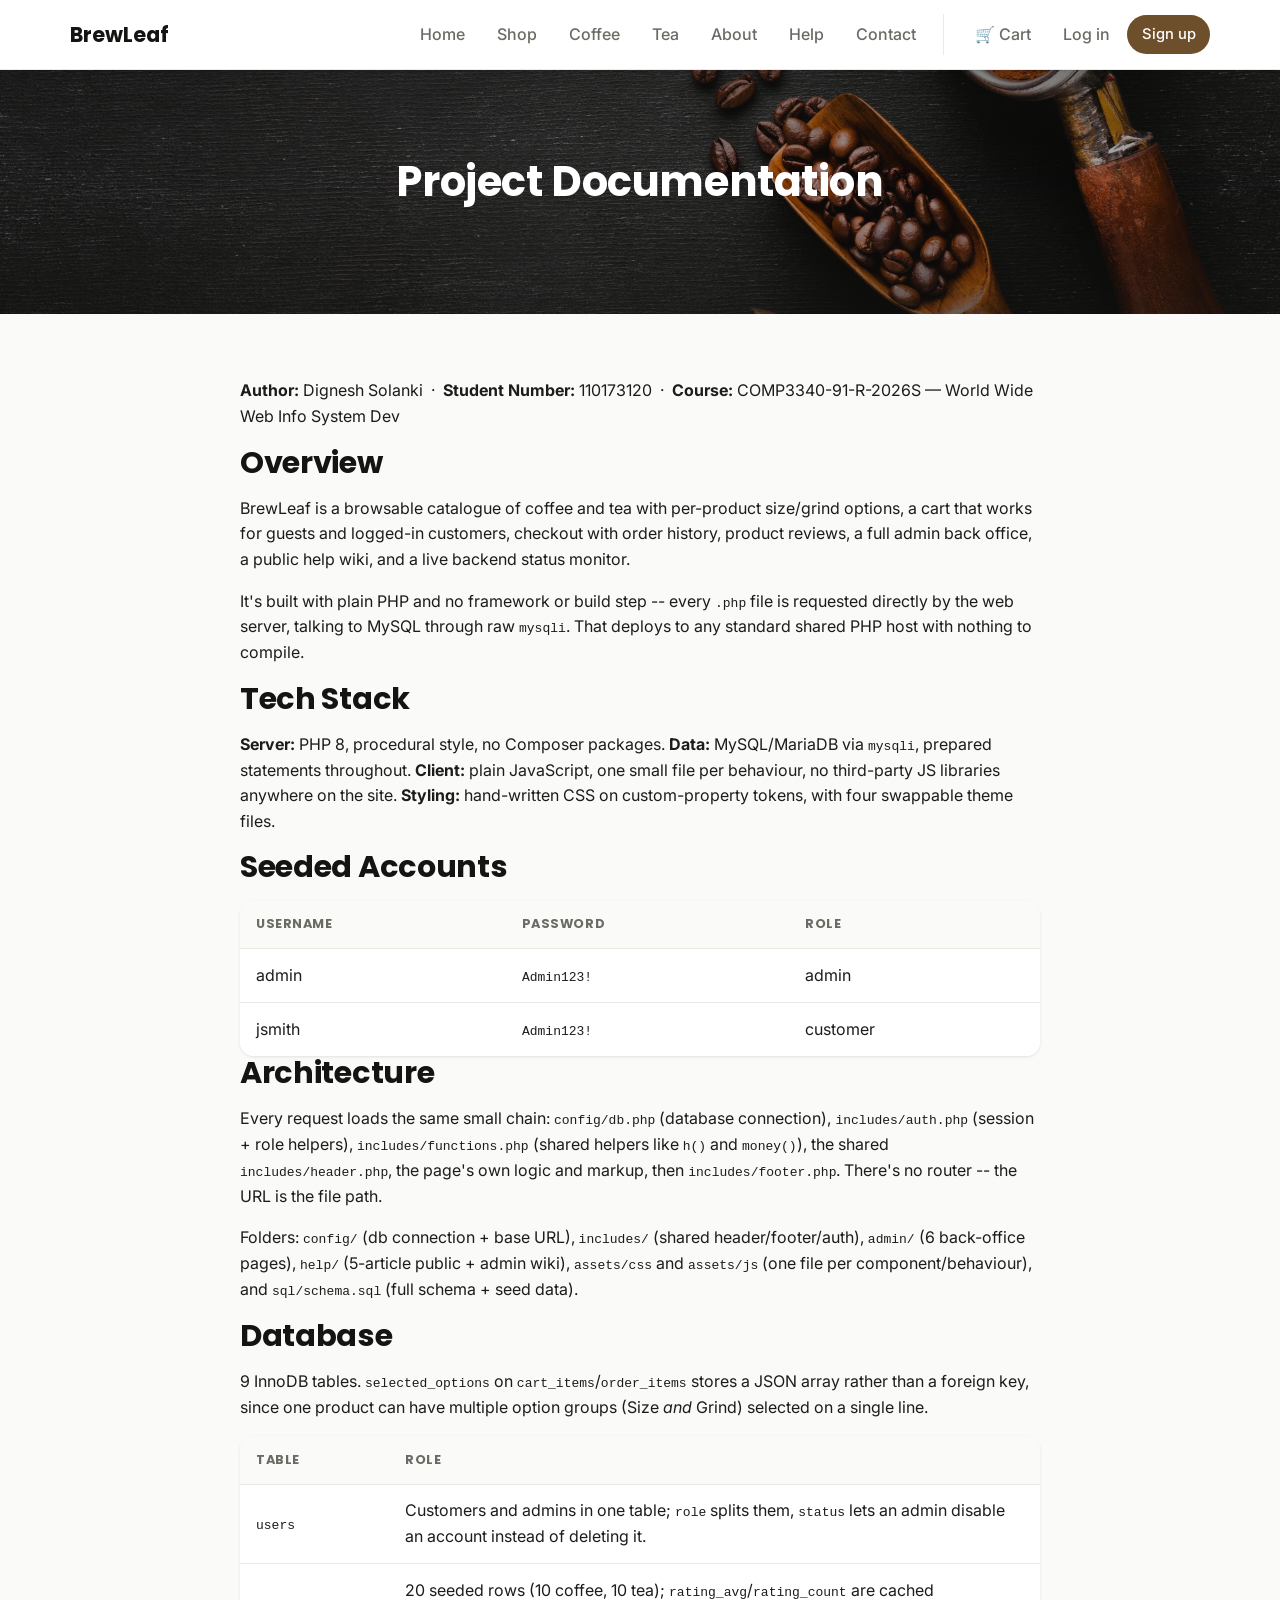
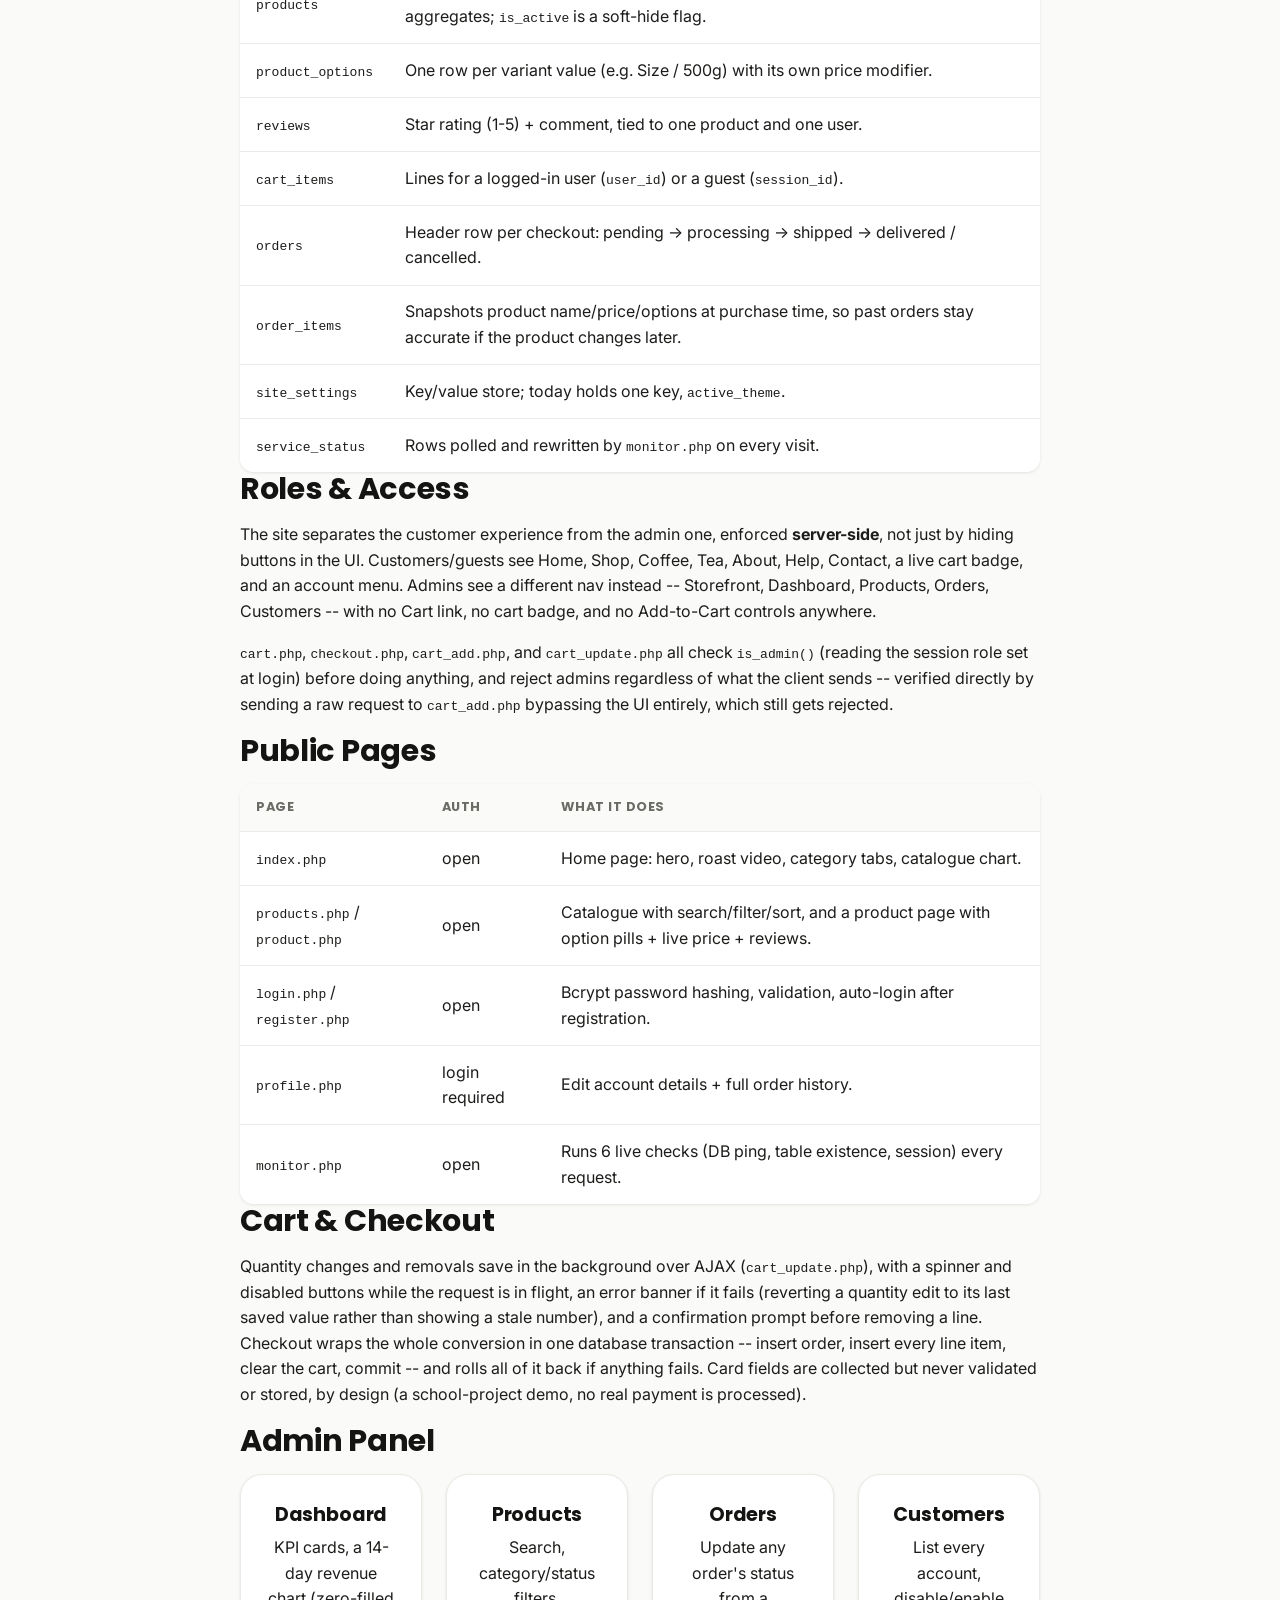
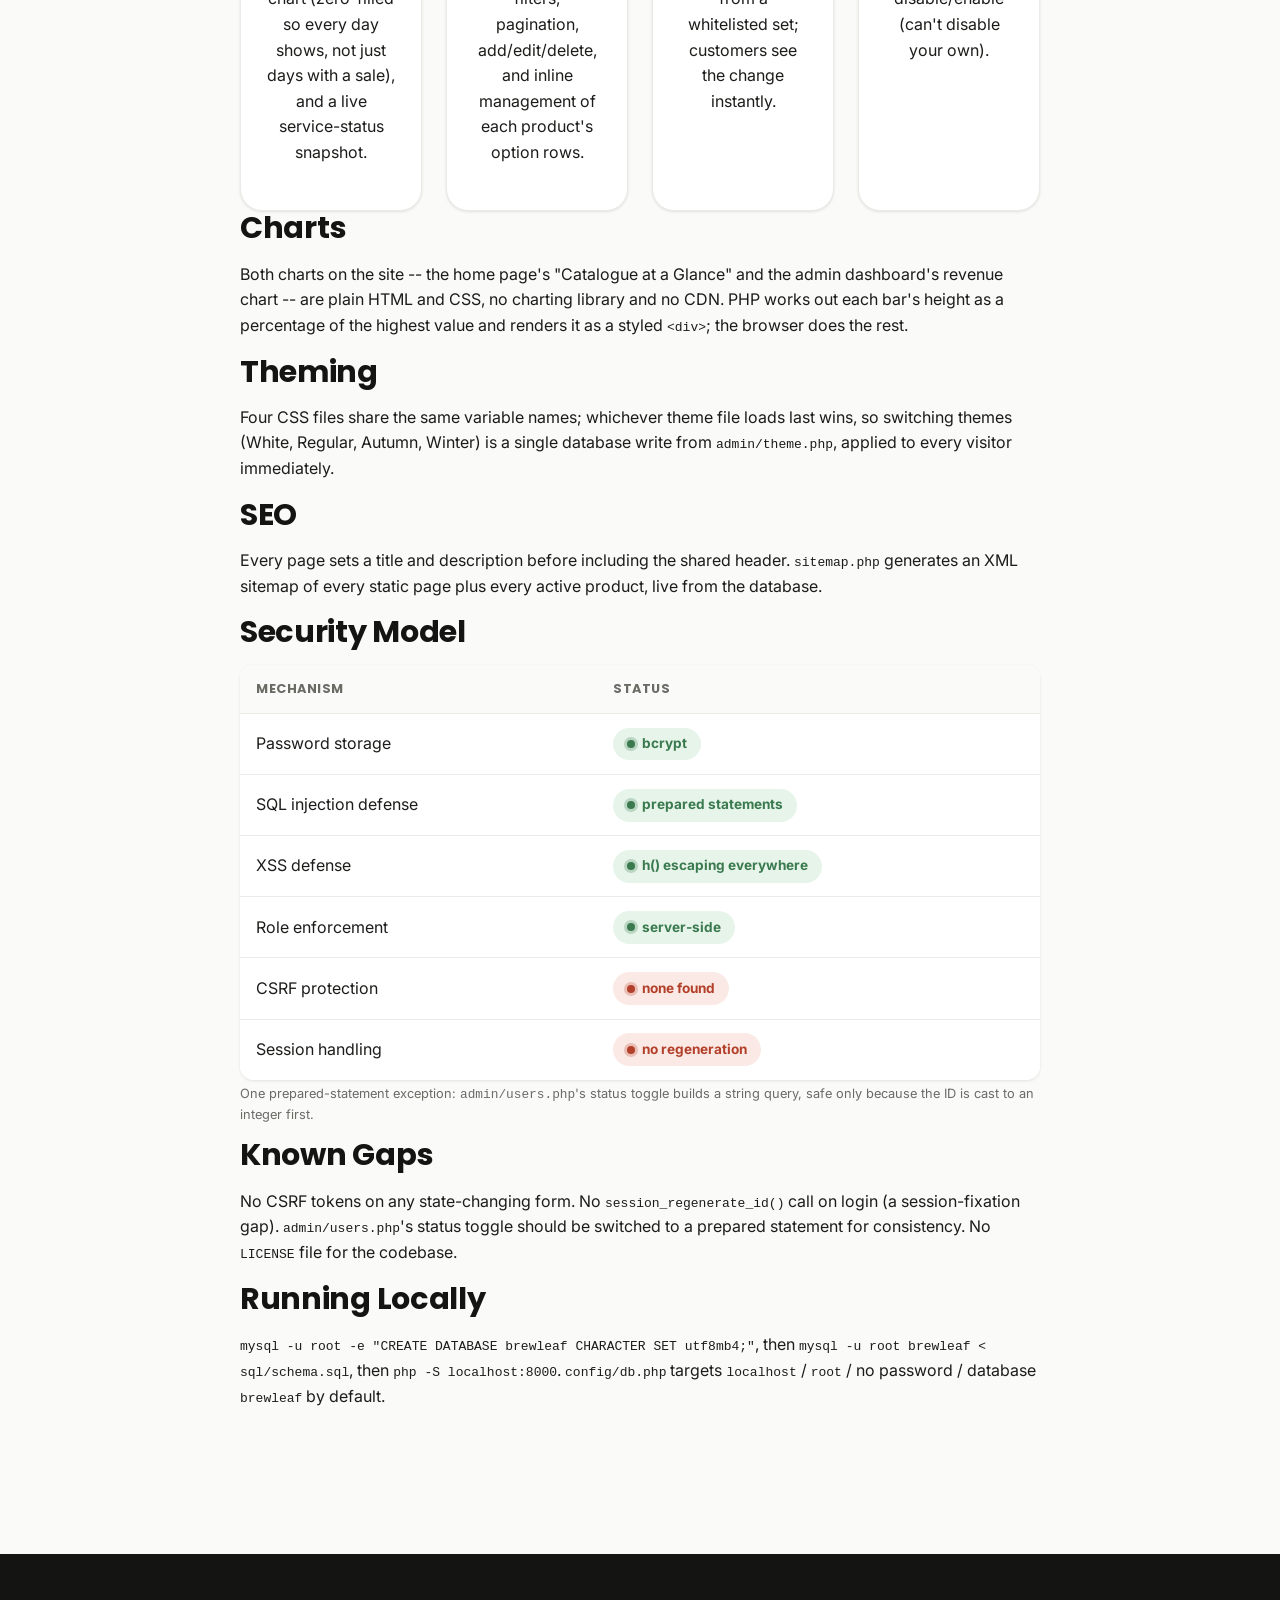
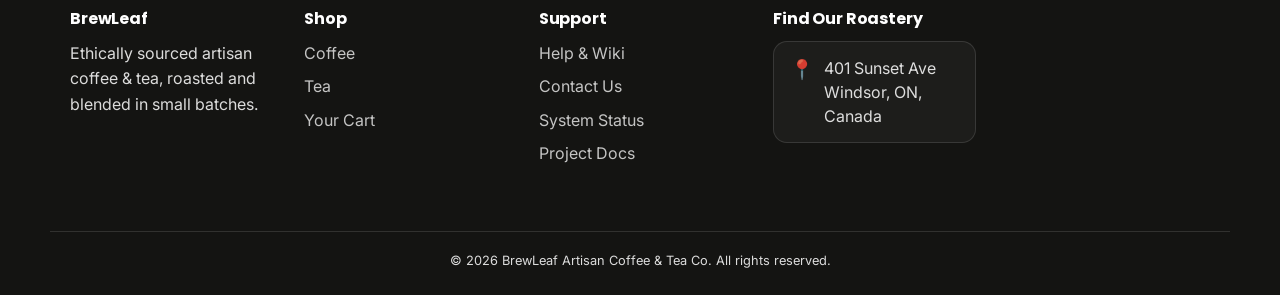
==== project-docs.html @ c83266cb "Remove noindex, nofollow meta tag from various admin and user pages; delete project-docs.php and add" ====
<!DOCTYPE html>
<html lang="en">
<head>
<meta charset="UTF-8">
<meta name="viewport" content="width=device-width, initial-scale=1.0">
<title>Project Documentation | BrewLeaf</title>
<meta name="description" content="Full technical write-up of the BrewLeaf course project: architecture, database, roles, cart, admin panel, and security.">
<meta name="Student" content="Dignesh Solanki">
<meta name="author" content="BrewLeaf Artisan Coffee & Tea Co.">
<link rel="icon" type="image/png" href="assets/images/favicon.png">
<link rel="stylesheet" href="assets/css/variables.css">
<link rel="stylesheet" href="assets/css/theme-white.css">
<link rel="stylesheet" href="assets/css/base.css">
<link rel="stylesheet" href="assets/css/buttons.css">
<link rel="stylesheet" href="assets/css/forms.css">
<link rel="stylesheet" href="assets/css/header.css">
<link rel="stylesheet" href="assets/css/footer.css">
<link rel="stylesheet" href="assets/css/hero.css">
<link rel="stylesheet" href="assets/css/sections.css">
<link rel="stylesheet" href="assets/css/product-card.css">
<link rel="stylesheet" href="assets/css/tabs.css">
<link rel="stylesheet" href="assets/css/tables.css">
<link rel="stylesheet" href="assets/css/dashboard.css">
<link rel="stylesheet" href="assets/css/admin.css">
<link rel="stylesheet" href="assets/css/utilities.css">
<link rel="preconnect" href="https://fonts.googleapis.com">
<link href="https://fonts.googleapis.com/css2?family=Poppins:wght@400;600;700&family=Inter:wght@400;500&display=swap" rel="stylesheet">
</head>
<body class="theme-white">

<a class="skip-link" href="#main-content">Skip to main content</a>

<header class="site-header">
  <div class="container header-inner">
    <a class="logo" href="index.php">BrewLeaf</a>

    <button class="nav-toggle" id="navToggle" aria-expanded="false" aria-controls="primaryNav" aria-label="Toggle navigation menu">
      <span></span><span></span><span></span>
    </button>

    <nav class="primary-nav" id="primaryNav" aria-label="Primary">
      <ul>
        <li><a href="index.php">Home</a></li>
        <li><a href="products.php">Shop</a></li>
        <li><a href="products.php?category=coffee">Coffee</a></li>
        <li><a href="products.php?category=tea">Tea</a></li>
        <li><a href="about.php">About</a></li>
        <li><a href="help/index.php">Help</a></li>
        <li><a href="contact.php">Contact</a></li>
      </ul>
      <ul class="nav-utility">
        <li><a href="cart.php" class="cart-link" aria-label="View cart, empty">&#128722; Cart</a></li>
        <li><a href="login.php">Log in</a></li>
        <li><a href="register.php" class="btn-nav">Sign up</a></li>
      </ul>
    </nav>
  </div>
</header>

<main id="main-content">

<section class="hero">
  <div class="container"><h1>Project Documentation</h1></div>
</section>

<section class="section container page-narrow-lg">

  <p>
    <strong>Author:</strong> Dignesh Solanki &nbsp;&middot;&nbsp;
    <strong>Student Number:</strong> 110173120 &nbsp;&middot;&nbsp;
    <strong>Course:</strong> COMP3340-91-R-2026S &mdash; World Wide Web Info System Dev
  </p>

  <h2>Overview</h2>
  <p>BrewLeaf is a browsable catalogue of coffee and tea with per-product size/grind options, a cart
  that works for guests and logged-in customers, checkout with order history, product reviews, a
  full admin back office, a public help wiki, and a live backend status monitor.</p>
  <p>It's built with plain PHP and no framework or build step -- every <code>.php</code> file is
  requested directly by the web server, talking to MySQL through raw <code>mysqli</code>. That
  deploys to any standard shared PHP host with nothing to compile.</p>

  <h2>Tech Stack</h2>
  <p><strong>Server:</strong> PHP 8, procedural style, no Composer packages.
  <strong>Data:</strong> MySQL/MariaDB via <code>mysqli</code>, prepared statements throughout.
  <strong>Client:</strong> plain JavaScript, one small file per behaviour, no third-party JS libraries
  anywhere on the site. <strong>Styling:</strong> hand-written CSS on custom-property tokens, with
  four swappable theme files.</p>

  <h2>Seeded Accounts</h2>
  <div class="table-scroll">
    <table>
      <thead><tr><th>Username</th><th>Password</th><th>Role</th></tr></thead>
      <tbody>
        <tr><td>admin</td><td><code>Admin123!</code></td><td>admin</td></tr>
        <tr><td>jsmith</td><td><code>Admin123!</code></td><td>customer</td></tr>
      </tbody>
    </table>
  </div>

  <h2>Architecture</h2>
  <p>Every request loads the same small chain: <code>config/db.php</code> (database connection),
  <code>includes/auth.php</code> (session + role helpers), <code>includes/functions.php</code>
  (shared helpers like <code>h()</code> and <code>money()</code>), the shared
  <code>includes/header.php</code>, the page's own logic and markup, then
  <code>includes/footer.php</code>. There's no router -- the URL is the file path.</p>
  <p>Folders: <code>config/</code> (db connection + base URL), <code>includes/</code> (shared
  header/footer/auth), <code>admin/</code> (6 back-office pages), <code>help/</code> (5-article
  public + admin wiki), <code>assets/css</code> and <code>assets/js</code> (one file per
  component/behaviour), and <code>sql/schema.sql</code> (full schema + seed data).</p>

  <h2>Database</h2>
  <p>9 InnoDB tables. <code>selected_options</code> on <code>cart_items</code>/<code>order_items</code>
  stores a JSON array rather than a foreign key, since one product can have multiple option groups
  (Size <em>and</em> Grind) selected on a single line.</p>
  <div class="table-scroll">
    <table>
      <thead><tr><th>Table</th><th>Role</th></tr></thead>
      <tbody>
        <tr><td><code>users</code></td><td>Customers and admins in one table; <code>role</code> splits them, <code>status</code> lets an admin disable an account instead of deleting it.</td></tr>
        <tr><td><code>products</code></td><td>20 seeded rows (10 coffee, 10 tea); <code>rating_avg</code>/<code>rating_count</code> are cached aggregates; <code>is_active</code> is a soft-hide flag.</td></tr>
        <tr><td><code>product_options</code></td><td>One row per variant value (e.g. Size / 500g) with its own price modifier.</td></tr>
        <tr><td><code>reviews</code></td><td>Star rating (1-5) + comment, tied to one product and one user.</td></tr>
        <tr><td><code>cart_items</code></td><td>Lines for a logged-in user (<code>user_id</code>) or a guest (<code>session_id</code>).</td></tr>
        <tr><td><code>orders</code></td><td>Header row per checkout: pending &rarr; processing &rarr; shipped &rarr; delivered / cancelled.</td></tr>
        <tr><td><code>order_items</code></td><td>Snapshots product name/price/options at purchase time, so past orders stay accurate if the product changes later.</td></tr>
        <tr><td><code>site_settings</code></td><td>Key/value store; today holds one key, <code>active_theme</code>.</td></tr>
        <tr><td><code>service_status</code></td><td>Rows polled and rewritten by <code>monitor.php</code> on every visit.</td></tr>
      </tbody>
    </table>
  </div>

  <h2>Roles &amp; Access</h2>
  <p>The site separates the customer experience from the admin one, enforced <strong>server-side</strong>,
  not just by hiding buttons in the UI. Customers/guests see Home, Shop, Coffee, Tea, About, Help,
  Contact, a live cart badge, and an account menu. Admins see a different nav instead -- Storefront,
  Dashboard, Products, Orders, Customers -- with no Cart link, no cart badge, and no Add-to-Cart
  controls anywhere.</p>
  <p><code>cart.php</code>, <code>checkout.php</code>, <code>cart_add.php</code>, and
  <code>cart_update.php</code> all check <code>is_admin()</code> (reading the session role set at
  login) before doing anything, and reject admins regardless of what the client sends -- verified
  directly by sending a raw request to <code>cart_add.php</code> bypassing the UI entirely, which
  still gets rejected.</p>

  <h2>Public Pages</h2>
  <div class="table-scroll">
    <table>
      <thead><tr><th>Page</th><th>Auth</th><th>What it does</th></tr></thead>
      <tbody>
        <tr><td><code>index.php</code></td><td>open</td><td>Home page: hero, roast video, category tabs, catalogue chart.</td></tr>
        <tr><td><code>products.php</code> / <code>product.php</code></td><td>open</td><td>Catalogue with search/filter/sort, and a product page with option pills + live price + reviews.</td></tr>
        <tr><td><code>login.php</code> / <code>register.php</code></td><td>open</td><td>Bcrypt password hashing, validation, auto-login after registration.</td></tr>
        <tr><td><code>profile.php</code></td><td>login required</td><td>Edit account details + full order history.</td></tr>
        <tr><td><code>monitor.php</code></td><td>open</td><td>Runs 6 live checks (DB ping, table existence, session) every request.</td></tr>
      </tbody>
    </table>
  </div>

  <h2>Cart &amp; Checkout</h2>
  <p>Quantity changes and removals save in the background over AJAX (<code>cart_update.php</code>),
  with a spinner and disabled buttons while the request is in flight, an error banner if it fails
  (reverting a quantity edit to its last saved value rather than showing a stale number), and a
  confirmation prompt before removing a line. Checkout wraps the whole conversion in one database
  transaction -- insert order, insert every line item, clear the cart, commit -- and rolls all of it
  back if anything fails. Card fields are collected but never validated or stored, by design (a
  school-project demo, no real payment is processed).</p>

  <h2>Admin Panel</h2>
  <div class="feature-grid">
    <div class="feature-box"><h3>Dashboard</h3><p>KPI cards, a 14-day revenue chart (zero-filled so every day shows, not just days with a sale), and a live service-status snapshot.</p></div>
    <div class="feature-box"><h3>Products</h3><p>Search, category/status filters, pagination, add/edit/delete, and inline management of each product's option rows.</p></div>
    <div class="feature-box"><h3>Orders</h3><p>Update any order's status from a whitelisted set; customers see the change instantly.</p></div>
    <div class="feature-box"><h3>Customers</h3><p>List every account, disable/enable (can't disable your own).</p></div>
  </div>

  <h2>Charts</h2>
  <p>Both charts on the site -- the home page's "Catalogue at a Glance" and the admin dashboard's
  revenue chart -- are plain HTML and CSS, no charting library and no CDN. PHP works out each bar's
  height as a percentage of the highest value and renders it as a styled <code>&lt;div&gt;</code>;
  the browser does the rest.</p>

  <h2>Theming</h2>
  <p>Four CSS files share the same variable names; whichever theme file loads last wins, so
  switching themes (White, Regular, Autumn, Winter) is a single database write from
  <code>admin/theme.php</code>, applied to every visitor immediately.</p>

  <h2>SEO</h2>
  <p>Every page sets a title and description before including the shared header.
  <code>sitemap.php</code> generates an XML sitemap of every static page plus every active
  product, live from the database.</p>

  <h2>Security Model</h2>
  <div class="table-scroll">
    <table>
      <thead><tr><th>Mechanism</th><th>Status</th></tr></thead>
      <tbody>
        <tr><td>Password storage</td><td><span class="status-pill status-online"><span class="status-dot"></span> bcrypt</span></td></tr>
        <tr><td>SQL injection defense</td><td><span class="status-pill status-online"><span class="status-dot"></span> prepared statements</span></td></tr>
        <tr><td>XSS defense</td><td><span class="status-pill status-online"><span class="status-dot"></span> h() escaping everywhere</span></td></tr>
        <tr><td>Role enforcement</td><td><span class="status-pill status-online"><span class="status-dot"></span> server-side</span></td></tr>
        <tr><td>CSRF protection</td><td><span class="status-pill status-offline"><span class="status-dot"></span> none found</span></td></tr>
        <tr><td>Session handling</td><td><span class="status-pill status-offline"><span class="status-dot"></span> no regeneration</span></td></tr>
      </tbody>
    </table>
  </div>
  <p class="form-hint">One prepared-statement exception: <code>admin/users.php</code>'s status
  toggle builds a string query, safe only because the ID is cast to an integer first.</p>

  <h2>Known Gaps</h2>
  <p>No CSRF tokens on any state-changing form. No <code>session_regenerate_id()</code> call on
  login (a session-fixation gap). <code>admin/users.php</code>'s status toggle should be switched
  to a prepared statement for consistency. No <code>LICENSE</code> file for the codebase.</p>

  <h2>Running Locally</h2>
  <p><code>mysql -u root -e "CREATE DATABASE brewleaf CHARACTER SET utf8mb4;"</code>, then
  <code>mysql -u root brewleaf &lt; sql/schema.sql</code>, then <code>php -S localhost:8000</code>.
  <code>config/db.php</code> targets <code>localhost</code> / <code>root</code> / no password /
  database <code>brewleaf</code> by default.</p>

</section>

</main>

<footer class="site-footer">
  <div class="container footer-inner">
    <div class="footer-col">
      <h3>BrewLeaf</h3>
      <p>Ethically sourced artisan coffee &amp; tea, roasted and blended in small batches.</p>
    </div>
    <div class="footer-col">
      <h3>Shop</h3>
      <ul>
        <li><a href="products.php?category=coffee">Coffee</a></li>
        <li><a href="products.php?category=tea">Tea</a></li>
        <li><a href="cart.php">Your Cart</a></li>
      </ul>
    </div>
    <div class="footer-col">
      <h3>Support</h3>
      <ul>
        <li><a href="help/index.php">Help &amp; Wiki</a></li>
        <li><a href="contact.php">Contact Us</a></li>
        <li><a href="monitor.php">System Status</a></li>
        <li><a href="project-docs.html">Project Docs</a></li>
      </ul>
    </div>
    <div class="footer-col">
      <h3>Find Our Roastery</h3>
      <div class="footer-address">
        <span class="footer-address-icon" aria-hidden="true">&#128205;</span>
        <address>
          401 Sunset Ave<br>
          Windsor, ON, Canada
        </address>
      </div>
    </div>
  </div>
  <div class="container footer-bottom">
    <p>&copy; 2026 BrewLeaf Artisan Coffee &amp; Tea Co. All rights reserved.</p>
  </div>
</footer>

<script src="assets/js/nav.js"></script>
</body>
</html>
---- assets/css/variables.css ----
/* css variables (custom properties) - colors/fonts/etc reused everywhere.
   theme-*.css files reuse these same names with different values, and
   whichever theme file loads last wins -- that's how the theme picker
   in admin/theme.php swaps the whole site's look */

   /* THis was originally in base.css, but moved to its own file so the theme files
   can override it without having to copy/paste all of base.css */


:root {
  /* Page colors */
  --color-bg: #faf7f2;
  --color-surface: #ffffff;
  --color-text: #2b2320;
  --color-text-muted: #6b5f57;

  /* Brand colors (buttons, links, headings) */
  --color-primary: #6f4e37;
  --color-primary-dark: #4a3225;
  --color-accent: #c98a3b;
  
  /* darker shade of accent, for buttons with white text (plain accent is
     sometimes too light to stay readable). each theme has its own version */
  --color-accent-dark: #966732;
  --color-border: #e7ddd2;

  /* Alert colors (success / error messages) */
  --color-success: #3a7a4e;
  --color-success-bg: #e6f4ea;
  --color-success-border: #bfe3c9;
  --color-danger: #b3402a;
  --color-danger-bg: #fbe9e5;
  --color-danger-border: #f0c3b8;

  /* Fonts */
  --font-heading: 'Poppins', 'Segoe UI', sans-serif;
  --font-body: 'Inter', 'Segoe UI', sans-serif;

  /* Rounded corners: small, normal, large */
  --radius-sm: 8px;
  --radius: 14px;
  --radius-lg: 22px;

  /* drop shadows: black at different opacity (last number = how opaque)
     for small/medium/large */
  --shadow-sm: 0 1px 3px rgba(0, 0, 0, .1);
  --shadow-md: 0 10px 28px -8px rgba(0, 0, 0, .22);
  --shadow-lg: 0 24px 48px -12px rgba(0, 0, 0, .28);

  /* How fast hover/focus effects animate */
  --transition: 180ms ease;
  --transition-slow: 320ms ease-out;
}
---- assets/css/theme-white.css ----
/* white theme - clean minimal light look, copper accent color.
   hero uses a photo bg instead of a gradient, dark overlay keeps the
   heading/button readable on top of it */
:root {
  --color-bg: #fafaf8;
  --color-surface: #ffffff;
  --color-text: #1c1c1a;
  --color-text-muted: #6b6b66;
  --color-primary: #2a2a27;
  --color-primary-dark: #141412;
  --color-accent: #ffffff;
  --color-accent-dark: #6d4f2c;
  --color-border: #eaeae6;
}

.hero {
  background:
    linear-gradient(180deg, rgba(20, 20, 18, .55) 0%, rgba(20, 20, 18, .32) 45%, rgba(20, 20, 18, .62) 100%),
    url('../images/hero-banner.jpg') center / cover no-repeat;
}


.hero::before,
.hero::after {
  display: none;
}
---- assets/css/base.css ----
/* base page-wide rules - reset, body/heading defaults, .container, skip link.
   needs variables.css loaded first since this uses var(--color-...) a lot */

/* reset - strip the browser's default spacing/styles */
*,
*::before,
*::after {
  box-sizing: border-box;
}

/* gap under the badge before the product name.
   without align-self the badge stretches full width -- .body is a flex
   column and flex items stretch by default. this keeps it a small pill */
html {
  scroll-behavior: smooth;
}


/* page defaults */
html,
body {
  margin: 0;
  padding: 0;
}

/* make images and videos responsive by default */

img,
video {
  max-width: 100%;
  display: block;
}

/* make form elements inherit the font from their parent, and remove the default
   spacing around them. this makes it easier to style them consistently with the
   rest of the page */
a {
  color: inherit;
  text-decoration: none;
}

/* remove the default spacing around form elements and make them inherit the font */
ul {
  list-style: none;
  margin: 0;
  padding: 0;
}

/* remove the default spacing around form elements and make them inherit the font */

button {
  font: inherit;
  cursor: pointer;
}

/* remove the default spacing around form elements and make them inherit the font */
::selection {
  background: var(--color-accent);
  color: #fff;
}

/* visible outline on whatever's focused, so keyboard users can see where they are */
:focus {
  outline: 2px solid var(--color-accent);
  outline-offset: 2px;
}

/* page defaults */
body {
  background: var(--color-bg);
  color: var(--color-text);
  font-family: var(--font-body);
  line-height: 1.6;
  -webkit-font-smoothing: antialiased;
}

h1, h2, h3, h4 {
  font-family: var(--font-heading);
  color: var(--color-primary-dark);
  line-height: 1.15;
  letter-spacing: -.01em;
  margin: 0 0 .5em;
}

h1 { font-size: 2.6rem; }
h2 { font-size: 1.9rem; }
h3 { font-size: 1.2rem; }

/* headings above are too big for small phones, shrink them a bit */
@media (max-width: 480px) {
  h1 { font-size: 2rem; }
  h2 { font-size: 1.5rem; }
}

p {
  margin: 0 0 1em;
}

/* centers content and stops it stretching too wide on big screens.
   almost every section wraps its content in this */
.container {
  width: 100%;
  max-width: 1180px;
  margin: 0 auto;
  padding: 0 1.25rem;
}

/* "skip to main content" link -- hidden off screen until a keyboard user
   tabs to it, then it pops into view so they can skip the nav menu */
.skip-link {
  position: absolute;
  left: -999px;
  top: 0;
  background: var(--color-primary);
  color: #fff;
  padding: .6rem 1rem;
  border-radius: 0 0 var(--radius-sm) 0;
  z-index: 999;
}

.skip-link:focus {
  left: 1rem;
  top: 1rem;
  border-radius: var(--radius-sm);
}

/* media query for small phones, shrinks the skip link so it doesn't cover too much of the page */
@media (max-width: 480px) {
  .skip-link {
    font-size: .8rem;
    padding: .4rem .8rem;
  }
}
@media (prefers-reduced-motion: reduce) {
  html {
    scroll-behavior: auto;
  }

  *, *::before, *::after {
    animation-duration: .01ms !important;
    animation-iteration-count: 1 !important;
    transition-duration: .01ms !important;
  }
}
---- assets/css/buttons.css ----
/* button styles. .btn is the base look, other classes (.btn-outline,
   .btn-accent, etc) get added on top to change the color, e.g.
   <a class="btn btn-accent">Shop Now</a> */

   /* base button style, used for all buttons. */  
      
.btn {
  display: inline-flex;
  align-items: center;
  gap: .5rem;
  padding: .8rem 1.6rem;
  border-radius: 999px;
  border: 1px solid transparent;
  background: var(--color-primary-dark);
  color: #fff;
  font-weight: 600;
  letter-spacing: .01em;
  box-shadow: var(--shadow-sm);
  transition: transform var(--transition-slow), box-shadow var(--transition-slow), background var(--transition);
}

/* hover/active states for all buttons. the transform/box-shadow combo makes
   the button look like it lifts up a bit on hover, then goes back down on
   click. the background transition is for the accent button, which changes
   to a slightly lighter shade on hover */

.btn:hover {
  transform: translateY(-2px);
  box-shadow: var(--shadow-md);
}

.btn:active {
  transform: translateY(0);
}

/* Outlined button: just a border, no fill, used for secondary actions. */
.btn-outline {
  background: transparent;
  border-color: var(--color-border);
  color: var(--color-primary);
  box-shadow: none;
}

.btn-outline:hover {
  border-color: var(--color-primary);
  background: rgba(0, 0, 0, .05);
}

/* accent button - uses --color-accent-dark for the main CTA. plain accent
   is too light in some themes for white text to stay readable, see
   variables.css */
.btn-accent {
  background: var(--color-accent-dark);
}

.btn-accent:hover {
  box-shadow: var(--shadow-md);
}

/* Danger button: red, for destructive actions like "Delete" or "Remove". */
.btn-danger {
  background: var(--color-danger);
}

/* Smaller button, e.g. inside a product card. */
.btn-sm {
  padding: .45rem 1rem;
  font-size: .85rem;
}

/* Sign up button in the nav bar.
   border-radius:999px makes it a pill, rounds the corners as much as
   the button's height allows. only looks right if the padding stays
   small, like the plain text links next to it -- too much padding and
   the button grows taller than the bar and looks like a blob instead of
   a pill. keep vertical padding small (under ~1rem) for anything using
   999px radius in a nav bar */
/* uses --color-accent-dark not plain accent so white text stays
   readable, same reason as .btn-accent above */
.btn-nav {
  background: var(--color-accent-dark);
  color: #fff;
  padding: .5rem 1.1rem;
  border-radius: 999px;
  font-weight: 600;
  font-size: .92rem;
}

/* makes a button fill full width -- handy for the submit button under a
   narrow login/register form */
.btn-block {
  width: 100%;
  justify-content: center;
}
---- assets/css/forms.css ----
/* form styles - labels, inputs, form-row helpers, hint/error text, alert boxes */

label {
  display: block;
  font-weight: 600;
  margin-bottom: .35rem;
  font-size: .92rem;
  color: var(--color-primary-dark);
}

input,
select,
textarea {
  width: 100%;
  padding: .7rem .9rem;
  border: 1px solid var(--color-border);
  border-radius: var(--radius-sm);
  font: inherit;
  background: var(--color-surface);
  color: var(--color-text);
  transition: border-color var(--transition), box-shadow var(--transition);
}

input:focus,
select:focus,
textarea:focus {
  outline: none;
  border-color: var(--color-primary);
  box-shadow: 0 0 0 4px rgba(0, 0, 0, .12);
}

/* Wraps one label + input pair, with spacing below it. */
.form-row {
  margin-bottom: 1.1rem;
}

/* Two form-rows side by side (e.g. first name / last name). */
.form-grid {
  display: grid;
  grid-template-columns: 1fr 1fr;
  gap: 1rem;
}

/* Small grey helper text under a field. */
.form-hint {
  font-size: .8rem;
  color: var(--color-text-muted);
  margin-top: .25rem;
}

/* Small red validation message under a field. */
.form-error {
  color: var(--color-danger);
  font-size: .85rem;
  margin-top: .25rem;
}

/* Added by assets/js/form-validation.js to a field that failed validation. */
.field-invalid {
  border-color: var(--color-danger);
}

/* Colored banner for page-level messages, e.g. "Order placed!" */
.alert {
  padding: .9rem 1.1rem;
  border-radius: var(--radius-sm);
  margin-bottom: 1.2rem;
  font-size: .95rem;
  border-left: 3px solid transparent;
}

.alert-success {
  background: var(--color-success-bg);
  color: var(--color-success);
  border-left-color: var(--color-success);
}

.alert-error {
  background: var(--color-danger-bg);
  color: var(--color-danger);
  border-left-color: var(--color-danger);
}

/* Quantity +/- stepper next to a number input (used on the cart page).
   margin-right keeps it from crowding whatever column comes after it
   (the cart table's Line Total column) -- the column itself also has
   room to spare, see .cart-col-qty in tables.css, this is just extra
   insurance since button rendering width varies a bit by font/browser. */
.qty-stepper {
  display: flex;
  align-items: center;
  gap: .4rem;
  margin-right: .5rem;
}

/* fixed circular size instead of the usual pill-button padding -- keeps
   both buttons exactly the same size regardless of the -/+ character's
   own width, and takes up less room than the default .btn-sm padding did
   (that's what was overflowing into the next column before) */
.qty-minus,
.qty-plus {
  flex-shrink: 0;
  width: 32px;
  height: 32px;
  padding: 0;
  border-radius: 50%;
  justify-content: center;
}

/* cart.js disables these while its ajax request is running, so you can't
   fire a second change before the first one finishes saving */
.qty-stepper button:disabled,
.qty-stepper input:disabled {
  opacity: .5;
  cursor: not-allowed;
}

.qty-input {
  flex-shrink: 0;
  width: 60px;
  text-align: center;
}

/* checkbox next to its label instead of above it (labels are block by default) */
.checkbox-row {
  font-weight: normal;
  display: flex;
  align-items: center;
  gap: .5rem;
}

/* lines up form-grid fields on their bottom edge, for when one has a
   hint line under it and the other doesn't */
.form-grid-end {
  align-items: end;
}

@media (max-width: 760px) {
  .form-grid {
    grid-template-columns: 1fr;
  }
}
---- assets/css/header.css ----
/* top nav bar (includes/header.php) - logo, menu links, cart icon, hamburger.
   mobile menu open/close logic is in assets/js/nav.js */

.site-header {
  background: var(--color-surface);
  border-bottom: 1px solid var(--color-border);
  box-shadow: var(--shadow-sm);
  position: sticky;
  top: 0;
  z-index: 100;
}

.header-inner {
  display: flex;
  align-items: center;
  justify-content: space-between;
  padding: .85rem 1.25rem;
  gap: 1rem;
}

.logo {
  font-family: var(--font-heading);
  font-weight: 700;
  font-size: 1.3rem;
  color: var(--color-primary-dark);
}

.primary-nav {
  display: flex;
  align-items: center;
  gap: .3rem;
  flex-wrap: wrap;
}

.primary-nav ul {
  display: flex;
  gap: .2rem;
  align-items: center;
  flex-wrap: wrap;
}

/* grey pill highlight on hover. the active page link (class added by
   header.php) gets a solid filled pill instead -- kept grey/black not
   the accent color so it doesn't compete with the accent buttons */
.primary-nav a {
  display: inline-block;
  padding: .5rem .9rem;
  border-radius: 999px;
  font-weight: 500;
  color: var(--color-text-muted);
  transition: background var(--transition), color var(--transition);
}

.primary-nav a:hover {
  background: rgba(0, 0, 0, .05);
  color: var(--color-primary-dark);
}

.primary-nav a.active {
  background: var(--color-primary);
  color: #fff;
  font-weight: 700;
}

/* .btn-nav (sign up button) is inside .primary-nav too, so the hover
   rules above would leak onto it otherwise -- primary-nav a:hover would
   swap the copper bg for a near-white tint and the white text would
   basically vanish. same specificity as those rules, so this only wins
   because it's written after them in the file */
.primary-nav a.btn-nav,
.primary-nav a.btn-nav:hover {
  color: #fff;
  background: var(--color-accent-dark);
}

.primary-nav a.btn-nav:hover {
  background: var(--color-primary-dark);
}

.nav-utility {
  border-left: 1px solid var(--color-border);
  padding-left: 1rem;
  margin-left: .5rem;
}

.cart-link {
  position: relative;
  display: inline-flex;
  align-items: center;
  gap: .4rem;
}

/* little number bubble on the cart icon -- position: relative on
   .cart-link above anchors this to the icon, not the whole nav bar.
   using --color-primary-dark not --color-accent bc accent is pure white
   in the White theme (white text on a white circle = invisible) */
.cart-badge {
  position: absolute;
  top: -8px;
  right: -10px;
  min-width: 18px;
  height: 18px;
  padding: 0 5px;
  display: flex;
  align-items: center;
  justify-content: center;
  background: var(--color-primary-dark);
  color: #fff;
  border-radius: 999px;
  font-size: .7rem;
  font-weight: 700;
  line-height: 1;
  box-shadow: var(--shadow-sm);
}

/* hamburger menu button, hidden until screen gets narrow - see media query below */
.nav-toggle {
  display: none;
  flex-direction: column;
  gap: 5px;
  background: none;
  border: none;
  padding: .4rem;
}

.nav-toggle span {
  width: 24px;
  height: 2px;
  background: var(--color-primary-dark);
  border-radius: 2px;
  transition: transform var(--transition), opacity var(--transition);
}

/* small screens: nav becomes a dropdown */
@media (max-width: 760px) {
  .nav-toggle {
    display: flex;
  }

  .primary-nav {
    display: none;
    position: absolute;
    top: 100%;
    left: 0;
    right: 0;
    background: var(--color-surface);
    border-bottom: 1px solid var(--color-border);
    flex-direction: column;
    align-items: flex-start;
    padding: 1rem 1.25rem;
    gap: 1rem;
    box-shadow: var(--shadow-md);
  }

  /* nav.js toggles this class when the hamburger is clicked */
  .primary-nav.open {
    display: flex;
  }

  .primary-nav ul {
    flex-direction: column;
    align-items: flex-start;
    gap: .3rem;
    width: 100%;
  }

  .primary-nav a {
    display: block;
    width: 100%;
  }
/* utility links (cart, login, signup) move into the dropdown too so they
     don't get cut off on small screens */
  .nav-utility {
    border-left: none;
    padding-left: 0;
    margin-left: 0;
    border-top: 1px solid var(--color-border);
    padding-top: .8rem;
  }
}
---- assets/css/footer.css ----
/* dark footer at bottom of every page - columns, links, embedded map */

.site-footer {
  background: var(--color-primary-dark);
  color: rgba(255, 255, 255, .85);
  margin-top: 4rem;
}

/* 5 cols on wide screen, 3 on tablet, 1 on phone */
.footer-inner {
  display: grid;
  grid-template-columns: repeat(5, 1fr);
  gap: 2rem;
  padding: 3.5rem 1.25rem;
}

@media (max-width: 900px) {
  .footer-inner {
    grid-template-columns: repeat(3, 1fr);
  }
}

@media (max-width: 560px) {
  .footer-inner {
    grid-template-columns: 1fr;
  }
}

.footer-col h3 {
  color: #fff;
  font-size: 1rem;
  margin-bottom: .8rem;
}

.footer-col a {
  color: rgba(255, 255, 255, .75);
  transition: color var(--transition);
}

.footer-col a:hover {
  color: #fff;
}

.footer-col ul li {
  margin-bottom: .5rem;
}

/* plain address card instead of an embedded map -- no external service call */
.footer-address {
  display: flex;
  align-items: flex-start;
  gap: .6rem;
  border-radius: var(--radius);
  border: 1px solid rgba(255, 255, 255, .12);
  background: rgba(255, 255, 255, .04);
  padding: .9rem 1rem;
}

.footer-address-icon {
  font-size: 1.2rem;
  line-height: 1.4;
}

.footer-address address {
  font-style: normal;
  line-height: 1.5;
}

.footer-bottom {
  text-align: center;
  padding: 1.2rem;
  font-size: .8rem;
  border-top: 1px solid rgba(255, 255, 255, .12);
}

/* public theme switcher - any visitor, not just admins. see footer.php
   and set-theme.php */
.theme-switcher {
  display: flex;
  gap: .6rem;
}

.theme-dot {
  width: 28px;
  height: 28px;
  border-radius: 50%;
  border: 2px solid rgba(255, 255, 255, .3);
  padding: 0;
  transition: transform var(--transition), border-color var(--transition);
}

.theme-dot:hover {
  transform: translateY(-2px);
}

/* whichever theme is currently live gets the white ring */
.theme-dot.active {
  border-color: #fff;
}
---- assets/css/hero.css ----
/* hero banner at top of Home/About/Help pages. bg image/gradient is set
   per theme (see .hero in each theme-*.css) -- this file is just the layout */

.hero {
  position: relative;
  overflow: hidden;
  color: #fff;
  padding: 5.5rem 0;
  text-align: center;
}

/* blurred circles for bg decoration -- some themes hide these with
   display:none if they use a photo instead (theme-white.css). using
   opacity instead of baking transparency into the color since there's
   no text in these to worry about fading */
.hero::before,
.hero::after {
  content: '';
  position: absolute;
  border-radius: 50%;
  filter: blur(50px);
  background: var(--color-accent);
  opacity: .55;
  pointer-events: none;
}

.hero::before {
  width: 320px;
  height: 320px;
  top: -140px;
  left: -80px;
}

.hero::after {
  width: 260px;
  height: 260px;
  bottom: -120px;
  right: -60px;
  background: #fff;
  opacity: .25;
}

.hero .container {
  text-align: center;
  position: relative;
  z-index: 1;
  animation: hero-rise var(--transition-slow) both;
}

.hero h1 {
  color: #fff;
}


.hero p {
  color: rgba(255, 255, 255, .88);
  max-width: 620px;
  margin-inline: auto;
  font-size: 1.15rem;
}

.hero .btn {
  margin-top: 1.2rem;
  background: #fff;
  color: var(--color-primary-dark);
}

.hero .btn:hover {
  box-shadow: var(--shadow-lg);
}

/* fade + rise animation the hero text plays once on page load */
@keyframes hero-rise {
  from { opacity: 0; transform: translateY(16px); }
  to { opacity: 1; transform: translateY(0); }
}
---- assets/css/sections.css ----
/* general section layout - padding wrapper, titles, feature grid, shared card look */

.section {
  padding: 4rem 0;
}

.section-title {
  text-align: center;
  margin-bottom: 2.25rem;
}

.section-title p {
  color: var(--color-text-muted);
  max-width: 560px;
  margin-inline: auto;
}

/* slightly diff bg + top/bottom borders to separate it from sections
   above/below, e.g. Featured Products on home page */
.section-alt {
  background: var(--color-surface);
  border-top: 1px solid var(--color-border);
  border-bottom: 1px solid var(--color-border);
}

/* narrower column so text isn't full width - About, Help, Contact, Login, Register */
.page-narrow-sm { max-width: 480px; margin-inline: auto; }
.page-narrow-md { max-width: 600px; margin-inline: auto; }
.page-narrow-lg { max-width: 800px; margin-inline: auto; }

/* shared "raised card" look - feature boxes, product cards, dash tiles,
   charts and the filter bar all use this. each file just adds whatever
   makes it different */
.feature-box,
.product-card,
.dash-card,
.chart-card,
.filter-bar,
.video-card {
  background: var(--color-surface);
  border: 1px solid var(--color-border);
  border-radius: var(--radius-lg);
  box-shadow: var(--shadow-sm);
}

/* video gallery on the About page */
.video-gallery {
  display: grid;
  grid-template-columns: repeat(3, 1fr);
  gap: 1.5rem;
}

@media (max-width: 900px) {
  .video-gallery {
    grid-template-columns: 1fr;
  }
}

.video-card {
  overflow: hidden;
}

.video-card video {
  display: block;
  width: 100%;
  aspect-ratio: 16 / 9;
  object-fit: cover;
}

.video-card .video-card-body {
  padding: 1.1rem 1.3rem;
}

.video-card h3 {
  margin: 0 0 .35rem;
}

.video-card p {
  margin: 0;
  color: var(--color-text-muted);
  font-size: .92rem;
}

.feature-box,
.product-card,
.theme-card {
  transition: transform var(--transition-slow), box-shadow var(--transition-slow), border-color var(--transition-slow);
}

.feature-box:hover,
.product-card:hover {
  box-shadow: var(--shadow-md);
  border-color: var(--color-primary);
}

/* 4 boxes per row, 2 on tablet, 1 on phone */
.feature-grid {
  display: grid;
  grid-template-columns: repeat(4, 1fr);
  gap: 1.5rem;
}

@media (max-width: 900px) {
  .feature-grid {
    grid-template-columns: repeat(2, 1fr);
  }
}

@media (max-width: 560px) {
  .feature-grid {
    grid-template-columns: 1fr;
  }
}

.feature-box {
  padding: 1.8rem 1.6rem;
}

.feature-box:hover {
  transform: translateY(-6px);
}

.feature-box .icon {
  display: flex;
  align-items: center;
  justify-content: center;
  width: 52px;
  height: 52px;
  margin-bottom: .9rem;
  border-radius: 50%;
  font-size: 1.5rem;
  background: rgba(0, 0, 0, .06);
}

/* centers the Our Values cards on About page only (.page-narrow-lg wraps
   that section) -- home's grid and the help article list also use
   .feature-box so had to scope this or it'd affect those too */
.page-narrow-lg .feature-box {
  text-align: center;
}

.page-narrow-lg .feature-box .icon {
  margin-inline: auto;
}

/* photo dropped into page body text - About page, help articles */
.content-image {
  border-radius: var(--radius);
  margin: 1.5rem 0;
  box-shadow: var(--shadow-md);
}

/* roastery video on the home page */
.section-video {
  width: 100%;
  max-width: 720px;
  display: block;
  margin: 0 auto;
  border-radius: var(--radius);
  box-shadow: var(--shadow-md);
}
---- assets/css/product-card.css ----
/* product card styles - home page grid, shop page, product detail page */

/* 4 cards per row normally, 2 on tablet, 1 on phone */
.product-grid {
  display: grid;
  grid-template-columns: repeat(4, 1fr);
  gap: 2.5rem 2rem;
}

@media (max-width: 1000px) {
  .product-grid {
    grid-template-columns: repeat(2, 1fr);
  }
}

@media (max-width: 560px) {
  .product-grid {
    grid-template-columns: 1fr;
  }
}

.product-card {
  overflow: hidden;
  display: flex;
  flex-direction: column;
}

.product-card:hover {
  transform: translateY(-6px);
}

.product-card img {
  aspect-ratio: 4 / 3;
  object-fit: cover;
  transition: transform var(--transition-slow);
}

.product-card:hover img {
  transform: scale(1.06);
}

.product-card .body {
  padding: 1.1rem 1.2rem 1.3rem;
  display: flex;
  flex-direction: column;
  flex: 1;
}

/* gap under the badge before the product name.
   without align-self the badge stretches full width -- .body is a flex
   column and flex items stretch by default. this keeps it a small pill */
.product-card .badge {
  align-self: flex-start;
  margin-bottom: .6rem;
}

.product-card h3 {
  margin-bottom: .2rem;
  font-size: 1.05rem;
}

.product-card .origin {
  font-size: .8rem;
  color: var(--color-text-muted);
  margin-bottom: .5rem;
}

.product-card .price {
  font-weight: 700;
  color: var(--color-primary);
  margin: .4rem 0;
}

.product-card .stars {
  color: var(--color-primary);
  letter-spacing: 1px;
  font-size: .9rem;
}

.product-card .cta-row {
  margin-top: auto;
  display: flex;
  gap: .5rem;
}

/* rounded label like "COFFEE"/"TEA"/order status. using --color-primary
   not --color-accent here bc accent can be really light in some themes
   and then white text on it is unreadable */
.badge {
  display: inline-block;
  font-size: .7rem;
  font-weight: 700;
  text-transform: uppercase;
  letter-spacing: .04em;
  padding: .25rem .6rem;
  border-radius: 999px;
  background: var(--color-primary);
  color: #fff;
}

/* whole card is a link so text would go blue/purple without this */
.card-link {
  color: inherit;
}

/* search/filter bar at top of shop page */
.filter-bar {
  display: flex;
  flex-wrap: wrap;
  gap: .8rem;
  align-items: end;
  margin-bottom: 2rem;
  padding: 1.25rem;
}

.filter-bar .form-row {
  margin-bottom: 0;
  min-width: 160px;
  flex: 1;
}

/* form-row that shouldn't stretch, like the Apply button's row */
.filter-bar .form-row-auto {
  flex: 0;
}

/* two 160px fields side by side is too cramped on a small phone (search
   box placeholder gets cut off), so just stack them full width */
@media (max-width: 560px) {
  .filter-bar .form-row,
  .filter-bar .form-row-auto {
    flex-basis: 100%;
  }
}

/* product detail page (product.php) */
.product-detail {
  display: grid;
  grid-template-columns: 1fr 1fr;
  gap: 2.5rem;
  align-items: start;
}

.product-detail img {
  border-radius: var(--radius-lg);
  box-shadow: var(--shadow-md);
}

/* the Home / Shop / Product Name trail above the title */
.breadcrumb {
  font-size: .85rem;
  color: var(--color-text-muted);
  margin-bottom: 1rem;
}

/* big price that updates live next to the size/grind options */
.price-live {
  font-size: 1.6rem;
  font-weight: 700;
  color: var(--color-primary);
}

/* narrow qty field */
.qty-field {
  max-width: 140px;
}

.option-group {
  margin-bottom: 1rem;
}

.option-pills {
  display: flex;
  flex-wrap: wrap;
  gap: .5rem;
}

.option-pill {
  border: 1px solid var(--color-border);
  border-radius: 999px;
  padding: .45rem 1rem;
  font-size: .88rem;
  cursor: pointer;
  transition: all var(--transition);
  background: var(--color-surface);
}

.option-pill.selected,
.option-pill:hover {
  border-color: var(--color-primary);
  background: var(--color-primary);
  color: #fff;
}

/* customer reviews list */
.review-item {
  margin-bottom: 1rem;
}

.review-text {
  margin-top: .4rem;
}

/* capitalizes order status instead of ALL CAPS, e.g. shipped -> Shipped */
.badge-capitalize {
  text-transform: capitalize;
}

@media (max-width: 860px) {
  .product-detail {
    grid-template-columns: 1fr;
  }
}
---- assets/css/tabs.css ----
/* coffee/tea tab switcher on home page (shop by category section)
   the show/hide logic is in assets/js/tabs.js */

.category-tabs {
  max-width: 640px;
  margin: 0 auto;
  background: var(--color-surface);
  border: 1px solid var(--color-border);
  border-radius: var(--radius-lg);
  box-shadow: var(--shadow-sm);
  padding: 1.75rem;
}

/* the buttons that switch between the two tabs */
.tab-buttons {
  display: flex;
  gap: .5rem;
  margin-bottom: 1.25rem;
  background: var(--color-bg);
  border-radius: 999px;
  padding: .3rem;
}

/* the two tab panels, one for coffee and one for tea */
.tab-btn {
  flex: 1;
  padding: .6rem 1rem;
  height: 2.5rem;
  text-align: center;
  width: 10%;
  border: none;
  background: transparent;
  border-radius: 999px;
  font-weight: 600;
  color: var(--color-text-muted);
  transition: background var(--transition), color var(--transition), box-shadow var(--transition);
}

/* js adds this to whichever button was clicked last */
.tab-btn.active {
  background: linear-gradient(135deg, var(--color-primary), var(--color-primary-dark));
  color: #fff;
  box-shadow: var(--shadow-sm);
}

/* no display:flex on .tab-panel needed at all -- .btn is already
   inline-flex (buttons.css), so in normal block flow it just sizes to
   its own text and sits on the left by default. that's Coffee, done,
   zero extra rules. Tea's button sits on the right instead -- the plain
   old margin-left:auto trick, which needs display:block so the margin
   has a full-width row to push against. one rule, doesn't touch or
   depend on anything else on the page. */
#tab-tea .btn {
  display: block;
  width: fit-content;
  margin-left: auto;
}
---- assets/css/tables.css ----
/* styles for the cart/checkout/admin tables, plus a few cell helpers */

/* display:block + overflow-x:auto lets a table wider than its column
   (cart table on a phone, lots of columns) scroll sideways inside its
   own box instead of blowing out the whole page width. rows/cells keep
   normal table layout, just the outer <table> becomes scrollable.
   fixes every table on the site, no extra markup needed anywhere */
table {
  display: block;
  overflow-x: auto;
  overflow-y: hidden; /* keeps rounded corners clipping the header row like before */
  -webkit-overflow-scrolling: touch;
  width: 100%;
  border-collapse: collapse;
  background: var(--color-surface);
  border-radius: var(--radius);
  box-shadow: var(--shadow-sm);
}

/* opt-in wrapper for tables that need real table-layout (e.g. fixed col
   widths that have to line up between thead and tbody).
   table{display:block} above is a quick fix for every table, but it also
   makes the table shrink-to-content instead of filling the container in
   some browsers, which leaves empty space on the right. wrap a <table>
   in <div class="table-scroll"> to get around that -- the wrapper takes
   over scrolling/bg/shadow and the table goes back to being a real table
   filling 100%. only affects tables that use this wrapper */
.table-scroll {
  overflow-x: auto;
  -webkit-overflow-scrolling: touch;
  border-radius: var(--radius);
  box-shadow: var(--shadow-sm);
}

.table-scroll table {
  display: table;
  overflow: visible;
  width: 100%;
  box-shadow: none;
  border-radius: 0;
}

th,
td {
  text-align: left;
  padding: .85rem 1rem;
  border-bottom: 1px solid var(--color-border);
}

th {
  background: var(--color-bg);
  font-family: var(--font-heading);
  font-size: .8rem;
  text-transform: uppercase;
  letter-spacing: .04em;
  color: var(--color-text-muted);
}

tbody tr {
  transition: background var(--transition);
}

tbody tr:hover {
  background: rgba(0, 0, 0, .03);
}

tr:last-child td {
  border-bottom: none;
}

/* Right-align a cell's text, e.g. money amounts in the cart summary. */
.text-right {
  text-align: right;
}

/* cell whose contents need to be in a row - thumbnail next to name, or
   a group of action buttons next to each other */
.table-cell-flex {
  display: flex;
  align-items: center;
  gap: .6rem;
}

.table-actions {
  display: flex;
  gap: .4rem;
}

/* space after the last button in the Actions column, used by both the
   admin products table and the cart table */
td.actions-td {
  padding-right: 24px;
}

/* The little order-total box under the cart table. Used to be a plain
   <table>, which inherited the sitewide table{} card look (bg/border/
   shadow) automatically -- now it's a plain div, so that look is given
   explicitly here instead. */
.cart-summary {
  max-width: 320px;
  margin-left: auto;
  margin-top: 1.5rem;
  padding: 1.1rem 1.3rem;
  background: var(--color-surface);
  border: 1px solid var(--color-border);
  border-radius: var(--radius);
  box-shadow: var(--shadow-sm);
}

/* Subtotal/Shipping/Total rows -- same flex layout on every row so the
   label and value always line up the same way, regardless of how long
   the label text is or whether the row is bold. */
.summary-row {
  display: flex;
  justify-content: space-between;
  align-items: center;
  padding: .6rem 0;
  border-bottom: 1px solid var(--color-border);
}

.summary-row-total {
  border-bottom: none;
  padding-top: .8rem;
  font-size: 1.05rem;
}

/* cart table (cart.php)
   table-layout: fixed + .cart-col-* widths so header and rows share the
   same columns (same trick as .product-table on admin products list).
   Product column has no fixed width so it grabs the leftover space */
.cart-table {
  table-layout: fixed;
  min-width: 820px; /* below this, .table-scroll scrolls instead of crushing columns */
}

.cart-col-options { width: 190px; }
.cart-col-price   { width: 100px; }
/* 160px used to be too narrow -- the stepper's buttons + input actually
   need ~160px on their own, which left zero room for the cell's own
   padding and pushed the + button into the Line Total column next door */
.cart-col-qty     { width: 210px; }
.cart-col-total   { width: 100px; }
.cart-col-actions { width: 130px; }
/* .cart-col-product has no width on purpose, see above */

.cart-table th,
.cart-table td {
  vertical-align: middle;
}

.cart-thumb {
  display: block;
  width: 64px;
  height: 64px;
  object-fit: contain;
  border-radius: var(--radius-sm);
  background: var(--color-bg);
  padding: 4px;
}

.cart-empty-state {
  text-align: center;
  padding: 3rem 1rem;
}

.cart-empty-state p {
  color: var(--color-text-muted);
  margin-bottom: 1.2rem;
}

/* status pill, used on monitor.php */
.status-pill {
  display: inline-flex;
  align-items: center;
  gap: .45rem;
  font-weight: 700;
  font-size: .85rem;
  padding: .35rem .85rem;
  border-radius: 999px;
}

.status-online {
  background: var(--color-success-bg);
  color: var(--color-success);
}

.status-online .status-dot {
  box-shadow: 0 0 0 3px rgba(58, 122, 78, .25);
}

.status-offline {
  background: var(--color-danger-bg);
  color: var(--color-danger);
}

.status-offline .status-dot {
  box-shadow: 0 0 0 3px rgba(179, 64, 42, .25);
}

.status-dot {
  width: 8px;
  height: 8px;
  border-radius: 50%;
  background: currentColor;
}
---- assets/css/dashboard.css ----
/* stat tiles + chart card for admin dashboard and the home page chart */

/* 4 tiles per row, 2 on tablet, 1 on phone */
.dash-grid {
  display: grid;
  grid-template-columns: repeat(4, 1fr);
  gap: 1.2rem;
  margin-bottom: 2rem;
}

/* the individual stat tile, which is a card with a label and a value */
.dash-card {
  padding: 1.3rem 1.4rem;
}

.dash-card .value {
  font-size: 1.9rem;
  font-weight: 700;
  color: var(--color-primary);
}

.dash-card .label {
  color: var(--color-text-muted);
  font-size: .85rem;
}

.chart-card {
  padding: 1.6rem;
}

/* extra space under a chart card if something comes after it */
.chart-card-spaced {
  margin-bottom: 2rem;
}

@media (max-width: 900px) {
  .dash-grid {
    grid-template-columns: repeat(2, 1fr);
  }
}

@media (max-width: 560px) {
  .dash-grid {
    grid-template-columns: 1fr;
  }
}

/* ---- revenue bar chart (admin dashboard) --------------------------------
   plain divs, no chart library -- php works out each bar's height as a %
   and this just draws them. */
.bar-chart {
  display: flex;
  align-items: flex-end;
  gap: .5rem;
  height: 180px;
  padding: 0 .5rem;
  overflow-x: auto;
}

.bar-chart-col {
  display: flex;
  flex-direction: column;
  align-items: center;
  justify-content: flex-end;
  flex: 1;
  min-width: 28px;
  height: 100%;
}

.bar-chart-bar {
  width: 100%;
  max-width: 28px;
  background: var(--color-primary);
  border-radius: 4px 4px 0 0;
  min-height: 3px; /* so a $0 day still shows a sliver instead of disappearing */
  transition: background var(--transition);
}

.bar-chart-col:hover .bar-chart-bar {
  background: var(--color-accent-dark);
}

.bar-chart-col-label {
  margin-top: .5rem;
  font-size: .7rem;
  color: var(--color-text-muted);
}

/* ---- catalogue mini chart (home page "Catalogue at a Glance") ----------- */
/* justify-content:center (not space-around) on purpose -- with only a
   couple of categories, space-around shoves them out toward the edges of
   the card and leaves a big dead gap in the middle. centering with a
   fixed gap keeps it looking intentional instead of sparse, and still
   scales fine if more categories get added later. */
.mini-chart-groups {
  display: flex;
  justify-content: center;
  align-items: flex-end;
  gap: 4rem;
  height: 180px;
  padding: 0 1rem;
}

.mini-chart-group {
  display: flex;
  flex-direction: column;
  align-items: center;
  height: 100%;
  justify-content: flex-end;
}

.mini-chart-bars {
  display: flex;
  align-items: flex-end;
  gap: .5rem;
  height: 100%;
}

.mini-chart-bar {
  width: 36px;
  min-height: 20px; /* leaves room for the value label even on a tiny bar */
  border-radius: 4px 4px 0 0;
  display: flex;
  justify-content: center;
  padding-top: .3rem;
}

.mini-chart-bar-count {
  background: var(--color-primary);
}

.mini-chart-bar-rating {
  background: var(--color-accent-dark);
}

.mini-chart-value {
  font-size: .75rem;
  font-weight: 700;
  color: #fff;
}

.mini-chart-label {
  margin-top: .6rem;
  font-weight: 600;
  color: var(--color-text-muted);
  font-size: .85rem;
}

.mini-chart-legend {
  display: flex;
  justify-content: center;
  gap: 1.5rem;
  margin-top: 1.2rem;
  font-size: .8rem;
  color: var(--color-text-muted);
}

.mini-chart-swatch {
  display: inline-block;
  width: 10px;
  height: 10px;
  border-radius: 2px;
  margin-right: .35rem;
  vertical-align: middle;
}

.mini-chart-swatch-count {
  background: var(--color-primary);
}

.mini-chart-swatch-rating {
  background: var(--color-accent-dark);
}
---- assets/css/admin.css ----
/* styles for admin pages only (/admin/ + the sub-nav bar at the top) */

/* admin sub-nav bar (includes/admin-nav.php) */
.admin-bar {
  background: var(--color-primary-dark);
}

/* the <ul> inside the admin bar, holds the links */
.admin-bar ul {
  display: flex;
  gap: 1.2rem;
  padding: .8rem 0;
  flex-wrap: wrap;
}

/* the <li> inside the admin bar, holds a single link */
.admin-bar a {
  color: rgba(255, 255, 255, .65);
  font-weight: 500;
}

/* php adds this to whatever link matches the current page */
.admin-bar a.active {
  color: #fff;
  font-weight: 700;
}

/* pushes Back to Site link to the far right */
.admin-bar-back {
  margin-left: auto;
}

/* theme picker (admin/theme.php) */
/* 4 cards per row, 2 on tablet, 1 on phone */
.theme-options {
  display: grid;
  grid-template-columns: repeat(4, 1fr);
  gap: 1.2rem;
}

/* the individual theme card, which is a clickable link to switch themes */
@media (max-width: 900px) {
  .theme-options {
    grid-template-columns: repeat(2, 1fr);
  }
}

@media (max-width: 560px) {
  .theme-options {
    grid-template-columns: 1fr;
  }
}

.theme-card {
  border: 2px solid var(--color-border);
  border-radius: var(--radius);
  overflow: hidden;
  cursor: pointer;
}

.theme-card:hover {
  transform: translateY(-4px);
  box-shadow: var(--shadow-md);
}

.theme-card.active {
  border-color: var(--color-primary);
}

/* swatch is a mini mockup of the page (header bar, hero, 3 little cards)
   made out of divs/spans, colored per theme -- used instead of a real
   screenshot so it can't go out of date. markup is in admin/theme.php */
.theme-swatch {
  height: 118px;
  display: flex;
  flex-direction: column;
}

.theme-swatch .mock-header {
  display: flex;
  align-items: center;
  gap: .3rem;
  padding: .4rem .5rem;
  flex: 0 0 auto;
}

.theme-swatch .mock-dot {
  width: 8px;
  height: 8px;
  border-radius: 50%;
  flex: 0 0 auto;
}

.theme-swatch .mock-line {
  width: 20px;
  height: 5px;
  border-radius: 3px;
  flex: 0 0 auto;
}

.theme-swatch .mock-hero {
  flex: 1;
  display: flex;
  align-items: center;
  justify-content: center;
}

.theme-swatch .mock-btn {
  width: 34px;
  height: 10px;
  border-radius: 999px;
}

.theme-swatch .mock-body {
  display: flex;
  gap: .35rem;
  padding: .5rem;
  flex: 0 0 auto;
}

.theme-swatch .mock-card {
  flex: 1;
  height: 16px;
  border-radius: 4px;
}

.theme-card .theme-label {
  padding: .8rem;
  font-weight: 600;
  text-align: center;
}

.theme-desc {
  font-weight: normal;
  color: var(--color-text-muted);
}

/* header row - page title next to an action button */
.header-row {
  display: flex;
  justify-content: space-between;
  align-items: center;
  flex-wrap: wrap;
  gap: 1rem;
}

/* row of small chips, used for the tag list on admin dashboard */
.chip-list {
  display: flex;
  flex-wrap: wrap;
  gap: .8rem;
}

/* Manage Products table (admin/products.php)
   table-layout: fixed + the .col-* widths below make header and rows line
   up exactly (browser's default "auto" layout sizes columns per row based
   on content, can't rely on that). name column has no fixed width so it's
   the one that grabs whatever space is left. widths below are eyeballed
   against the real content -- .col-actions used to be 150px and that was
   like 8px too narrow, clipped the Delete button */
.product-table {
  table-layout: fixed;
  /* sum of the fixed .col-* widths below + ~260px so name column has room
     for most product names without truncating. below this width
     .table-scroll kicks in and scrolls sideways instead of squishing cols */
  min-width: 970px;
}

.col-thumb    { width: 96px; }
.col-category { width: 100px; }
.col-price    { width: 90px; }
.col-rating   { width: 90px; }
.col-status   { width: 110px; }
.col-actions  { width: 220px; }
/* .col-name has no width on purpose, see above */

.product-table th,
.product-table td {
  padding: .65rem 1rem;
  vertical-align: middle;
}

/* long names truncate with ... instead of wrapping so rows stay one line
   tall -- full name still shows up as a tooltip via title="" in the php */
.product-table .col-name-cell {
  overflow: hidden;
  white-space: nowrap;
  text-overflow: ellipsis;
  font-weight: 600;
}

.product-thumb {
  display: block;
  width: 72px;
  height: 72px;
  object-fit: contain;
  border-radius: var(--radius-sm);
  background: var(--color-bg);
  padding: 4px;
}

/* the <td> itself stays a normal table-cell so its height/border match
   the rest of the row -- setting display:flex right on the td was
   breaking that (border ended up ~33px too high). flex lives on this
   inner wrapper div instead */
.actions-cell {
  display: flex;
  align-items: center;
  gap: 12px;
  white-space: nowrap;
}

.actions-cell .btn {
  flex-shrink: 0;
}

/* td.actions-td padding-right (room after Delete button) is shared in
   tables.css -- cart table uses it too */

.pager {
  display: flex;
  align-items: center;
  justify-content: center;
  gap: 1rem;
  margin-top: 1.5rem;
}

/* disabled Prev/Next becomes a plain <span> in the php (not a real
   disabled <a>) -- this just dims it so it looks inactive */
.pager [aria-disabled="true"] {
  opacity: .45;
  box-shadow: none;
}

/* sitewide :focus outline (base.css) uses --color-accent, but that's
   pure white in the White theme so it's invisible on this light bg.
   using --color-primary-dark instead since it's dark in every theme */
.filter-bar :focus-visible,
.product-table :focus-visible,
.pager :focus-visible {
  outline: 2px solid var(--color-primary-dark);
  outline-offset: 2px;
}
---- assets/css/utilities.css ----
/* small helper classes used here and there, instead of inline styles.
   loaded last so these can override spacing set by other css files */

/* margin-top helpers, smallest to largest gap */
.mt-sm  { margin-top: .5rem; }
.mt-md  { margin-top: 1rem; }
.mt-lg  { margin-top: 1.5rem; }
.mt-xl  { margin-top: 2rem; }
.mt-xxl { margin-top: 2.5rem; }

/* Margin-bottom helpers. */
.mb-md { margin-bottom: 1rem; }
.mb-lg { margin-bottom: 1.5rem; }

/* Small grey text, e.g. a date or email next to someone's name. */
.text-muted-sm {
  color: var(--color-text-muted);
  font-size: .8rem;
}

/* centers text, for stuff not already wrapped in .section-title */
.text-center {
  text-align: center;
}

/* hides visually but keeps it readable for screen readers -- e.g. a
   table caption, sighted users don't need it since the heading already
   says what the table is */
.sr-only {
  position: absolute;
  width: 1px;
  height: 1px;
  padding: 0;
  margin: -1px;
  overflow: hidden;
  clip: rect(0, 0, 0, 0);
  white-space: nowrap;
  border: 0;
}

/* lets one element size itself instead of stretching full width (inputs
   and buttons default to 100%) -- e.g. a checkbox next to its label */
.w-auto {
  width: auto;
}

/* visually hides an element -- used for radio buttons where we show a
   styled card instead but keep the real input for accessibility */
.radio-hidden {
  display: none;
}

/* toast - small pop-up message, see assets/js/cart.js */
.toast {
  position: fixed;
  bottom: 1.5rem;
  right: 1.5rem;
  background: var(--color-primary-dark);
  color: #fff;
  padding: .8rem 1.2rem;
  border-radius: var(--radius-sm);
  box-shadow: var(--shadow-md);
  z-index: 9999;
  font-family: inherit;
  opacity: 0;
  transition: opacity .25s ease;
}

/* cart.js adds this a moment after the toast shows up, fades it in
   (see transition above) */
.toast-visible {
  opacity: 1;
}

/* loading spinner next to a control while its ajax request is running
   (e.g. cart page qty stepper). toggled with the hidden attribute, not
   a class, so no extra js needed */
.spinner {
  display: inline-block;
  width: 14px;
  height: 14px;
  border: 2px solid var(--color-border);
  border-top-color: var(--color-primary);
  border-radius: 50%;
  animation: spin .7s linear infinite;
}

/* .spinner's own display:inline-block above has the same specificity as
   the browser's built-in [hidden]{display:none} rule, and wins just by
   being declared later -- so the hidden attribute alone wasn't actually
   hiding it. This is more specific than plain .spinner, so it wins for real. */
.spinner[hidden] {
  display: none;
}

@media (prefers-reduced-motion: reduce) {
  .spinner {
    animation: none;
    opacity: .6;
  }
}

@keyframes spin {
  to { transform: rotate(360deg); }
}
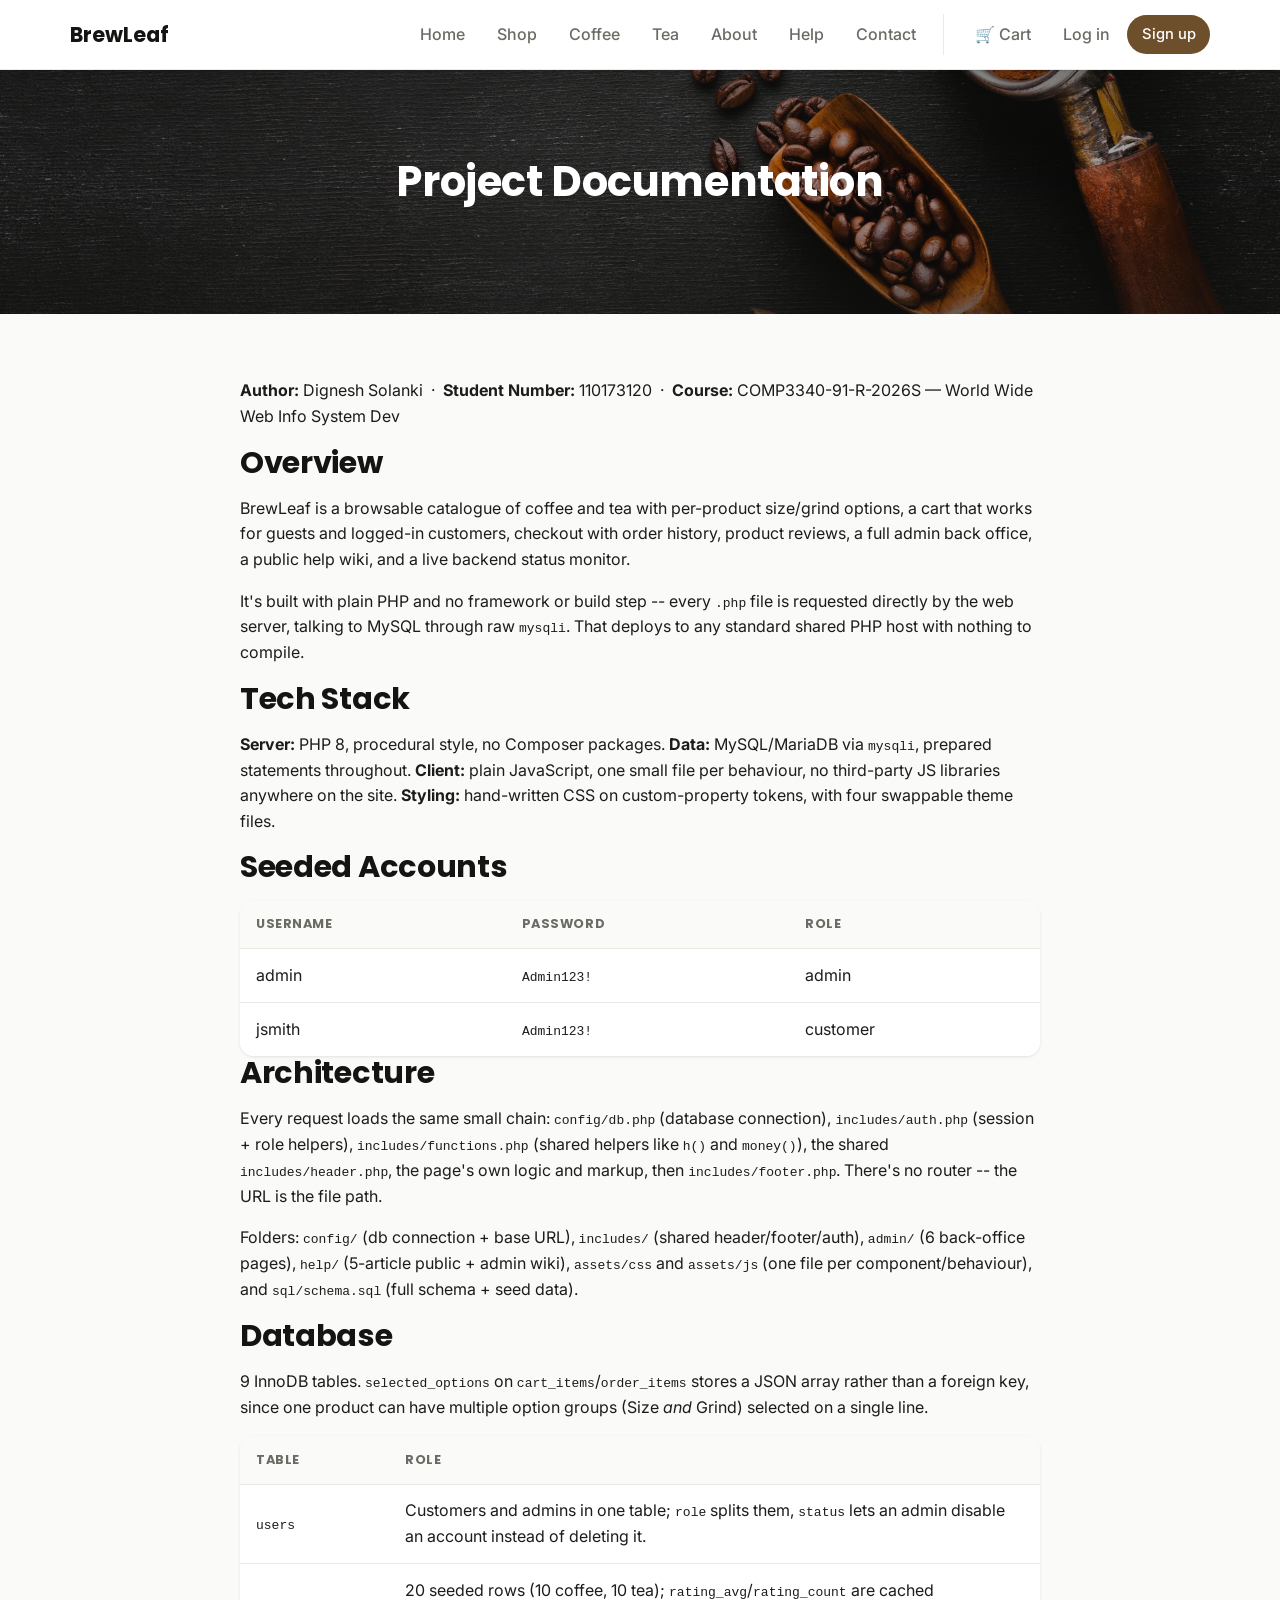
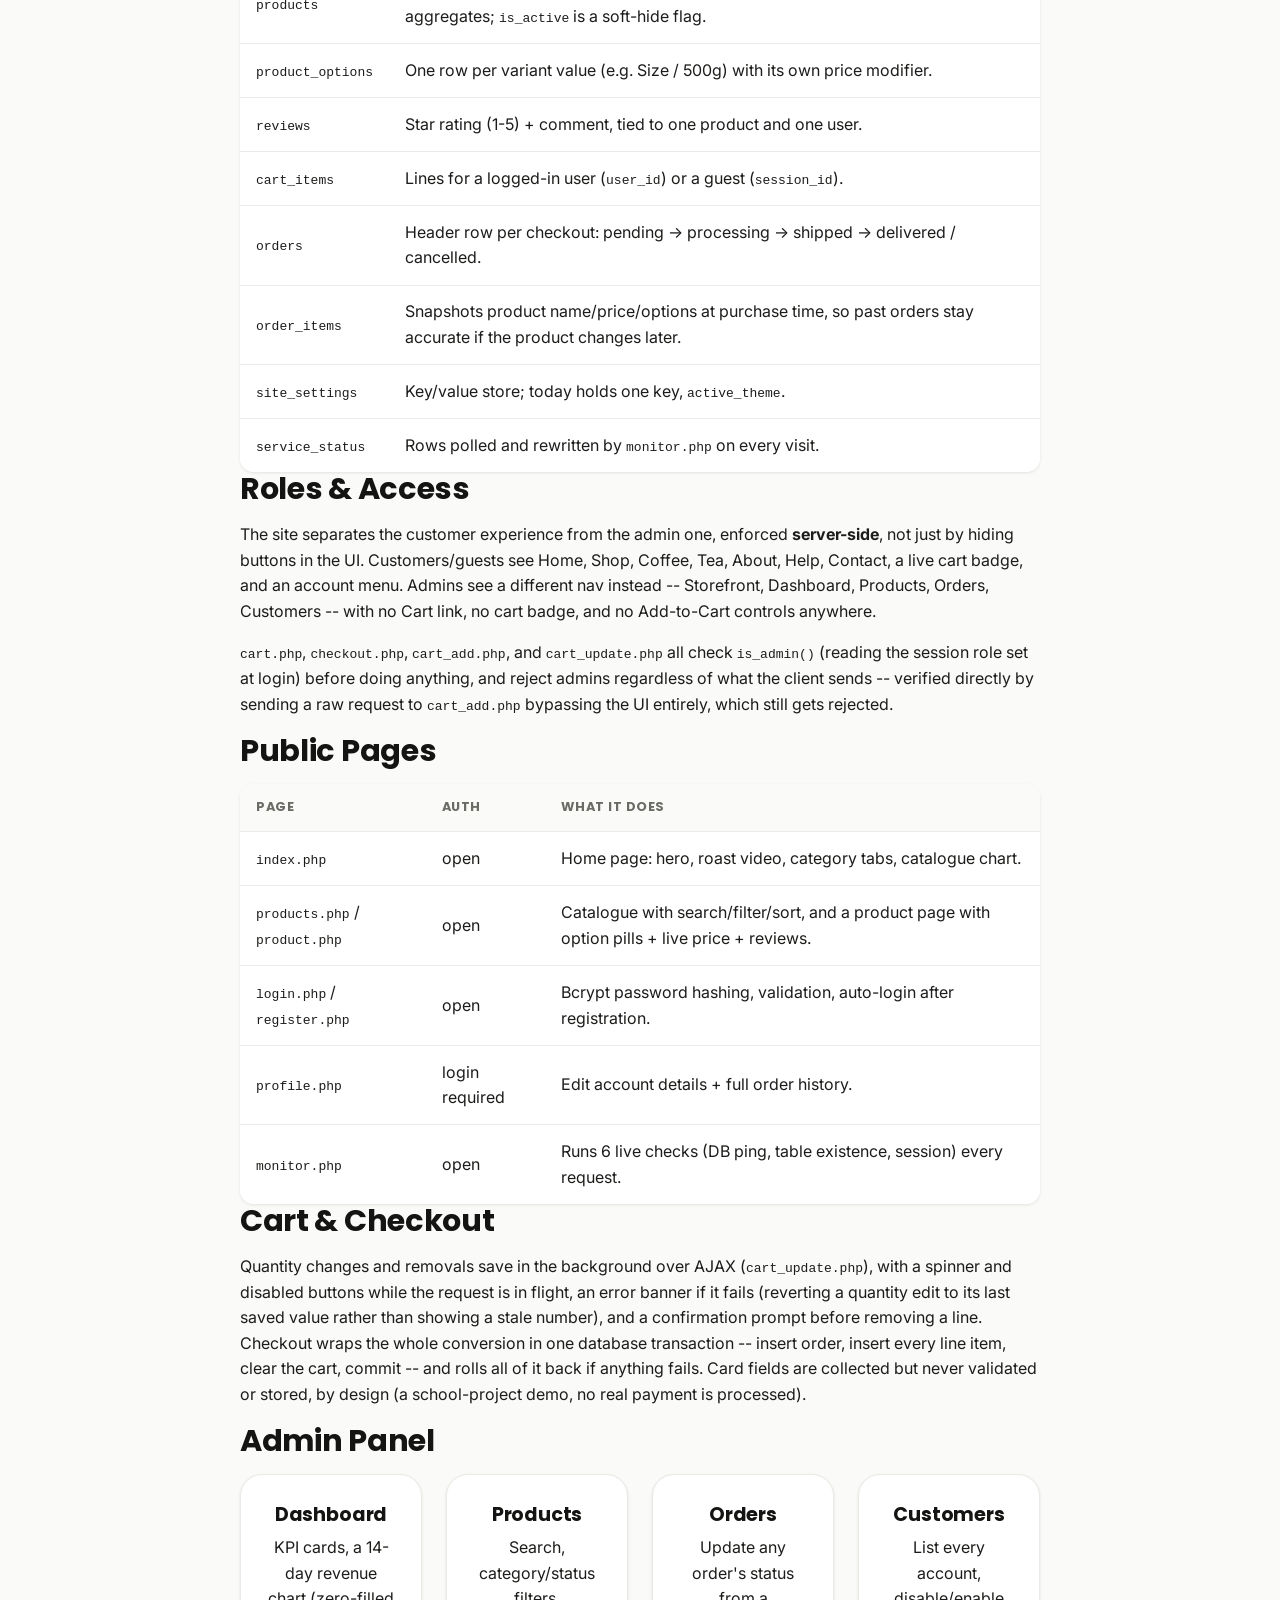
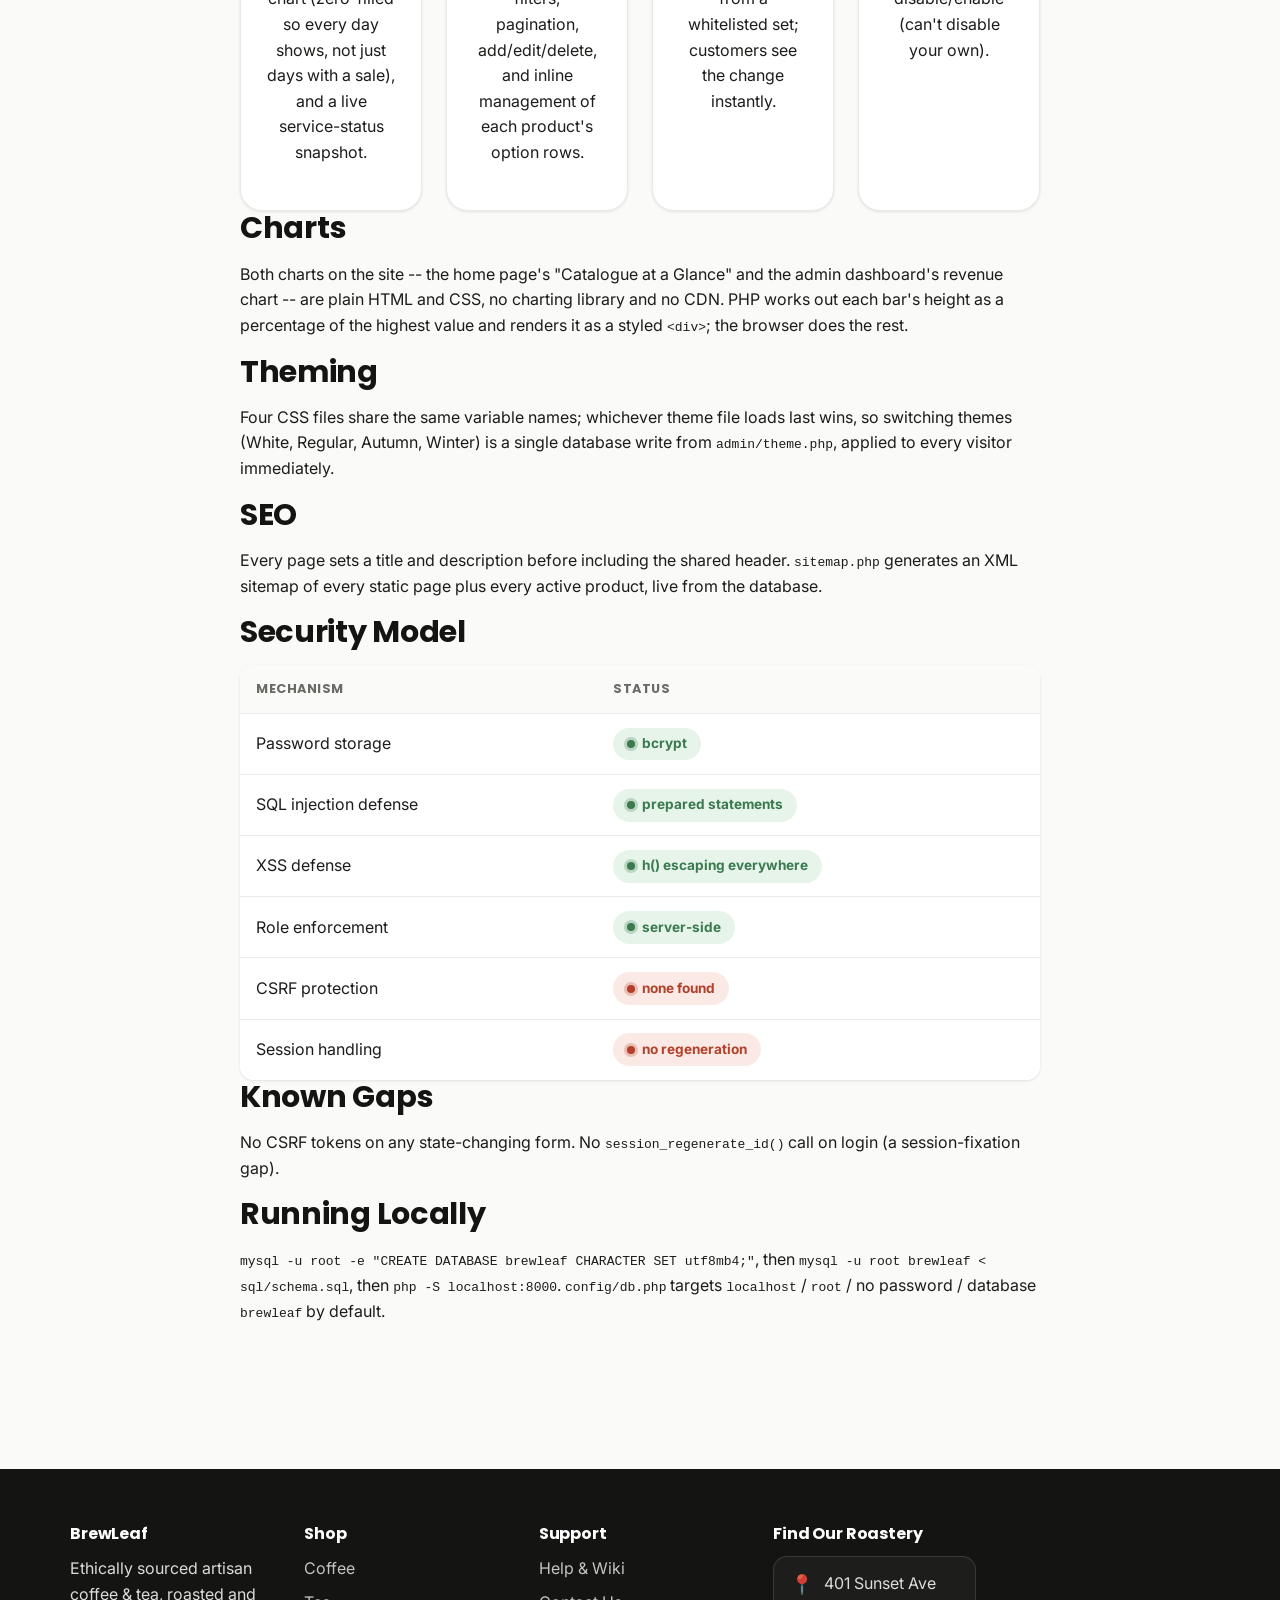
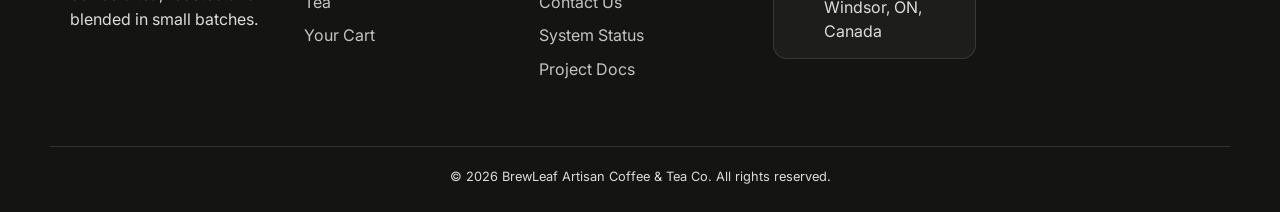
==== commit 8278c6fe: "Add context-sensitive Help link and LICENSE file" ====
--- a/project-docs.html
+++ b/project-docs.html
@@ -5,8 +5,13 @@
 <meta name="viewport" content="width=device-width, initial-scale=1.0">
 <title>Project Documentation | BrewLeaf</title>
 <meta name="description" content="Full technical write-up of the BrewLeaf course project: architecture, database, roles, cart, admin panel, and security.">
+<meta name="keywords" content="project documentation, php, mysql, web development, course project">
 <meta name="Student" content="Dignesh Solanki">
 <meta name="author" content="BrewLeaf Artisan Coffee & Tea Co.">
+<meta property="og:title" content="Project Documentation | BrewLeaf">
+<meta property="og:description" content="Full technical write-up of the BrewLeaf course project: architecture, database, roles, cart, admin panel, and security.">
+<meta property="og:image" content="assets/images/hero-banner.jpg">
+<meta property="og:type" content="website">
 <link rel="icon" type="image/png" href="assets/images/favicon.png">
 <link rel="stylesheet" href="assets/css/variables.css">
 <link rel="stylesheet" href="assets/css/theme-white.css">
@@ -45,7 +50,7 @@
         <li><a href="products.php?category=coffee">Coffee</a></li>
         <li><a href="products.php?category=tea">Tea</a></li>
         <li><a href="about.php">About</a></li>
-        <li><a href="help/index.php">Help</a></li>
+        <li><a href="help/index.html">Help</a></li>
         <li><a href="contact.php">Contact</a></li>
       </ul>
       <ul class="nav-utility">
@@ -202,13 +207,10 @@
       </tbody>
     </table>
   </div>
-  <p class="form-hint">One prepared-statement exception: <code>admin/users.php</code>'s status
-  toggle builds a string query, safe only because the ID is cast to an integer first.</p>
 
   <h2>Known Gaps</h2>
   <p>No CSRF tokens on any state-changing form. No <code>session_regenerate_id()</code> call on
-  login (a session-fixation gap). <code>admin/users.php</code>'s status toggle should be switched
-  to a prepared statement for consistency. No <code>LICENSE</code> file for the codebase.</p>
+  login (a session-fixation gap).</p>
 
   <h2>Running Locally</h2>
   <p><code>mysql -u root -e "CREATE DATABASE brewleaf CHARACTER SET utf8mb4;"</code>, then
@@ -237,7 +239,7 @@
     <div class="footer-col">
       <h3>Support</h3>
       <ul>
-        <li><a href="help/index.php">Help &amp; Wiki</a></li>
+        <li><a href="help/index.html">Help &amp; Wiki</a></li>
         <li><a href="contact.php">Contact Us</a></li>
         <li><a href="monitor.php">System Status</a></li>
         <li><a href="project-docs.html">Project Docs</a></li>
--- a/assets/css/variables.css
+++ b/assets/css/variables.css
@@ -1,12 +1,4 @@
-/* css variables (custom properties) - colors/fonts/etc reused everywhere.
-   theme-*.css files reuse these same names with different values, and
-   whichever theme file loads last wins -- that's how the theme picker
-   in admin/theme.php swaps the whole site's look */
-
-   /* THis was originally in base.css, but moved to its own file so the theme files
-   can override it without having to copy/paste all of base.css */
-
-
+/* css variables - theme-*.css files override these to swap the site's look */
 :root {
   /* Page colors */
   --color-bg: #faf7f2;
@@ -19,9 +11,7 @@
   --color-primary-dark: #4a3225;
   --color-accent: #c98a3b;
   
-  /* darker shade of accent, for buttons with white text (plain accent is
-     sometimes too light to stay readable). each theme has its own version */
-  --color-accent-dark: #966732;
+  --color-accent-dark: #966732; /* darker accent, for white text on top */
   --color-border: #e7ddd2;
 
   /* Alert colors (success / error messages) */
@@ -41,8 +31,7 @@
   --radius: 14px;
   --radius-lg: 22px;
 
-  /* drop shadows: black at different opacity (last number = how opaque)
-     for small/medium/large */
+  /* drop shadows, small/medium/large */
   --shadow-sm: 0 1px 3px rgba(0, 0, 0, .1);
   --shadow-md: 0 10px 28px -8px rgba(0, 0, 0, .22);
   --shadow-lg: 0 24px 48px -12px rgba(0, 0, 0, .28);
--- a/assets/css/theme-white.css
+++ b/assets/css/theme-white.css
@@ -1,6 +1,4 @@
-/* white theme - clean minimal light look, copper accent color.
-   hero uses a photo bg instead of a gradient, dark overlay keeps the
-   heading/button readable on top of it */
+/* white theme - clean minimal light look, copper accent color */
 :root {
   --color-bg: #fafaf8;
   --color-surface: #ffffff;
--- a/assets/css/base.css
+++ b/assets/css/base.css
@@ -1,5 +1,4 @@
-/* base page-wide rules - reset, body/heading defaults, .container, skip link.
-   needs variables.css loaded first since this uses var(--color-...) a lot */
+/* base page-wide rules - reset, body/heading defaults, .container, skip link */
 
 /* reset - strip the browser's default spacing/styles */
 *,
@@ -8,13 +7,10 @@
   box-sizing: border-box;
 }
 
-/* gap under the badge before the product name.
-   without align-self the badge stretches full width -- .body is a flex
-   column and flex items stretch by default. this keeps it a small pill */
+/* smooth-scroll for anchor links */
 html {
   scroll-behavior: smooth;
 }
-
 
 /* page defaults */
 html,
@@ -23,37 +19,31 @@
   padding: 0;
 }
 
-/* make images and videos responsive by default */
-
+/* responsive images/videos by default */
 img,
 video {
   max-width: 100%;
   display: block;
 }
 
-/* make form elements inherit the font from their parent, and remove the default
-   spacing around them. this makes it easier to style them consistently with the
-   rest of the page */
+/* links don't inherit blue/underline */
 a {
   color: inherit;
   text-decoration: none;
 }
 
-/* remove the default spacing around form elements and make them inherit the font */
+/* strip default list spacing/bullets */
 ul {
   list-style: none;
   margin: 0;
   padding: 0;
 }
 
-/* remove the default spacing around form elements and make them inherit the font */
-
 button {
   font: inherit;
   cursor: pointer;
 }
 
-/* remove the default spacing around form elements and make them inherit the font */
 ::selection {
   background: var(--color-accent);
   color: #fff;
@@ -96,8 +86,7 @@
   margin: 0 0 1em;
 }
 
-/* centers content and stops it stretching too wide on big screens.
-   almost every section wraps its content in this */
+/* centers content, caps its width on big screens */
 .container {
   width: 100%;
   max-width: 1180px;
@@ -105,8 +94,7 @@
   padding: 0 1.25rem;
 }
 
-/* "skip to main content" link -- hidden off screen until a keyboard user
-   tabs to it, then it pops into view so they can skip the nav menu */
+/* "skip to main content" link, hidden until a keyboard user tabs to it */
 .skip-link {
   position: absolute;
   left: -999px;
@@ -124,7 +112,7 @@
   border-radius: var(--radius-sm);
 }
 
-/* media query for small phones, shrinks the skip link so it doesn't cover too much of the page */
+/* shrink skip link on small phones */
 @media (max-width: 480px) {
   .skip-link {
     font-size: .8rem;
--- a/assets/css/buttons.css
+++ b/assets/css/buttons.css
@@ -1,9 +1,4 @@
-/* button styles. .btn is the base look, other classes (.btn-outline,
-   .btn-accent, etc) get added on top to change the color, e.g.
-   <a class="btn btn-accent">Shop Now</a> */
-
-   /* base button style, used for all buttons. */  
-      
+/* button styles - .btn is the base look, other classes layer color on top */
 .btn {
   display: inline-flex;
   align-items: center;
@@ -19,11 +14,7 @@
   transition: transform var(--transition-slow), box-shadow var(--transition-slow), background var(--transition);
 }
 
-/* hover/active states for all buttons. the transform/box-shadow combo makes
-   the button look like it lifts up a bit on hover, then goes back down on
-   click. the background transition is for the accent button, which changes
-   to a slightly lighter shade on hover */
-
+/* lifts up on hover, settles back down on click */
 .btn:hover {
   transform: translateY(-2px);
   box-shadow: var(--shadow-md);
@@ -33,7 +24,7 @@
   transform: translateY(0);
 }
 
-/* Outlined button: just a border, no fill, used for secondary actions. */
+/* border only, no fill - secondary actions */
 .btn-outline {
   background: transparent;
   border-color: var(--color-border);
@@ -46,9 +37,7 @@
   background: rgba(0, 0, 0, .05);
 }
 
-/* accent button - uses --color-accent-dark for the main CTA. plain accent
-   is too light in some themes for white text to stay readable, see
-   variables.css */
+/* main CTA - uses the darker accent shade so white text stays readable */
 .btn-accent {
   background: var(--color-accent-dark);
 }
@@ -57,26 +46,18 @@
   box-shadow: var(--shadow-md);
 }
 
-/* Danger button: red, for destructive actions like "Delete" or "Remove". */
+/* red, for destructive actions like "Delete" */
 .btn-danger {
   background: var(--color-danger);
 }
 
-/* Smaller button, e.g. inside a product card. */
+/* smaller button, e.g. inside a product card */
 .btn-sm {
   padding: .45rem 1rem;
   font-size: .85rem;
 }
 
-/* Sign up button in the nav bar.
-   border-radius:999px makes it a pill, rounds the corners as much as
-   the button's height allows. only looks right if the padding stays
-   small, like the plain text links next to it -- too much padding and
-   the button grows taller than the bar and looks like a blob instead of
-   a pill. keep vertical padding small (under ~1rem) for anything using
-   999px radius in a nav bar */
-/* uses --color-accent-dark not plain accent so white text stays
-   readable, same reason as .btn-accent above */
+/* nav bar's "Shop Now" style button */
 .btn-nav {
   background: var(--color-accent-dark);
   color: #fff;
@@ -86,8 +67,7 @@
   font-size: .92rem;
 }
 
-/* makes a button fill full width -- handy for the submit button under a
-   narrow login/register form */
+/* full-width button, e.g. login/register submit */
 .btn-block {
   width: 100%;
   justify-content: center;
--- a/assets/css/forms.css
+++ b/assets/css/forms.css
@@ -60,32 +60,21 @@
   border-color: var(--color-danger);
 }
 
-/* Colored banner for page-level messages, e.g. "Order placed!" */
-.alert {
+/* banner for page-level messages, e.g. "Order placed!" */
+.alert,
+.alert-success,
+.alert-error {
   padding: .9rem 1.1rem;
   border-radius: var(--radius-sm);
   margin-bottom: 1.2rem;
   font-size: .95rem;
-  border-left: 3px solid transparent;
+  background: var(--color-surface);
+  color: var(--color-text);
+  border: 1px solid var(--color-border);
+  border-left: 3px solid var(--color-primary);
 }
 
-.alert-success {
-  background: var(--color-success-bg);
-  color: var(--color-success);
-  border-left-color: var(--color-success);
-}
-
-.alert-error {
-  background: var(--color-danger-bg);
-  color: var(--color-danger);
-  border-left-color: var(--color-danger);
-}
-
-/* Quantity +/- stepper next to a number input (used on the cart page).
-   margin-right keeps it from crowding whatever column comes after it
-   (the cart table's Line Total column) -- the column itself also has
-   room to spare, see .cart-col-qty in tables.css, this is just extra
-   insurance since button rendering width varies a bit by font/browser. */
+/* qty +/- stepper next to a number input, used on the cart page */
 .qty-stepper {
   display: flex;
   align-items: center;
@@ -93,10 +82,7 @@
   margin-right: .5rem;
 }
 
-/* fixed circular size instead of the usual pill-button padding -- keeps
-   both buttons exactly the same size regardless of the -/+ character's
-   own width, and takes up less room than the default .btn-sm padding did
-   (that's what was overflowing into the next column before) */
+/* fixed circular size instead of pill-button padding */
 .qty-minus,
 .qty-plus {
   flex-shrink: 0;
@@ -107,8 +93,7 @@
   justify-content: center;
 }
 
-/* cart.js disables these while its ajax request is running, so you can't
-   fire a second change before the first one finishes saving */
+/* disabled while cart.js's ajax request is running */
 .qty-stepper button:disabled,
 .qty-stepper input:disabled {
   opacity: .5;
@@ -129,8 +114,7 @@
   gap: .5rem;
 }
 
-/* lines up form-grid fields on their bottom edge, for when one has a
-   hint line under it and the other doesn't */
+/* lines up form-grid fields on their bottom edge */
 .form-grid-end {
   align-items: end;
 }
--- a/assets/css/header.css
+++ b/assets/css/header.css
@@ -1,5 +1,4 @@
-/* top nav bar (includes/header.php) - logo, menu links, cart icon, hamburger.
-   mobile menu open/close logic is in assets/js/nav.js */
+/* top nav bar - logo, menu links, cart icon, hamburger */
 
 .site-header {
   background: var(--color-surface);
@@ -39,9 +38,7 @@
   flex-wrap: wrap;
 }
 
-/* grey pill highlight on hover. the active page link (class added by
-   header.php) gets a solid filled pill instead -- kept grey/black not
-   the accent color so it doesn't compete with the accent buttons */
+/* grey pill on hover, active page link gets a solid filled pill instead */
 .primary-nav a {
   display: inline-block;
   padding: .5rem .9rem;
@@ -62,11 +59,7 @@
   font-weight: 700;
 }
 
-/* .btn-nav (sign up button) is inside .primary-nav too, so the hover
-   rules above would leak onto it otherwise -- primary-nav a:hover would
-   swap the copper bg for a near-white tint and the white text would
-   basically vanish. same specificity as those rules, so this only wins
-   because it's written after them in the file */
+/* keeps the sign-up button's own colors from getting overridden by the hover rules above */
 .primary-nav a.btn-nav,
 .primary-nav a.btn-nav:hover {
   color: #fff;
@@ -90,10 +83,7 @@
   gap: .4rem;
 }
 
-/* little number bubble on the cart icon -- position: relative on
-   .cart-link above anchors this to the icon, not the whole nav bar.
-   using --color-primary-dark not --color-accent bc accent is pure white
-   in the White theme (white text on a white circle = invisible) */
+/* number bubble on the cart icon */
 .cart-badge {
   position: absolute;
   top: -8px;
@@ -113,7 +103,7 @@
   box-shadow: var(--shadow-sm);
 }
 
-/* hamburger menu button, hidden until screen gets narrow - see media query below */
+/* hamburger button, hidden until screen gets narrow */
 .nav-toggle {
   display: none;
   flex-direction: column;
@@ -168,8 +158,8 @@
     display: block;
     width: 100%;
   }
-/* utility links (cart, login, signup) move into the dropdown too so they
-     don't get cut off on small screens */
+
+  /* utility links move into the dropdown too on small screens */
   .nav-utility {
     border-left: none;
     padding-left: 0;
--- a/assets/css/footer.css
+++ b/assets/css/footer.css
@@ -45,7 +45,7 @@
   margin-bottom: .5rem;
 }
 
-/* plain address card instead of an embedded map -- no external service call */
+/* plain address card, sits above the map embed below */
 .footer-address {
   display: flex;
   align-items: flex-start;
@@ -61,6 +61,21 @@
   line-height: 1.4;
 }
 
+/* small embedded map under the address card, same footer column */
+.footer-map {
+  margin-top: .7rem;
+  border-radius: var(--radius);
+  border: 1px solid rgba(255, 255, 255, .12);
+  overflow: hidden;
+}
+
+.footer-map iframe {
+  display: block;
+  width: 100%;
+  height: 140px;
+  border: 0;
+}
+
 .footer-address address {
   font-style: normal;
   line-height: 1.5;
@@ -73,8 +88,7 @@
   border-top: 1px solid rgba(255, 255, 255, .12);
 }
 
-/* public theme switcher - any visitor, not just admins. see footer.php
-   and set-theme.php */
+/* public theme switcher - any visitor, not just admins */
 .theme-switcher {
   display: flex;
   gap: .6rem;
--- a/assets/css/hero.css
+++ b/assets/css/hero.css
@@ -1,5 +1,4 @@
-/* hero banner at top of Home/About/Help pages. bg image/gradient is set
-   per theme (see .hero in each theme-*.css) -- this file is just the layout */
+/* hero banner layout - bg image/gradient itself is set per theme */
 
 .hero {
   position: relative;
@@ -9,10 +8,7 @@
   text-align: center;
 }
 
-/* blurred circles for bg decoration -- some themes hide these with
-   display:none if they use a photo instead (theme-white.css). using
-   opacity instead of baking transparency into the color since there's
-   no text in these to worry about fading */
+/* blurred decoration circles, themes with a photo bg hide these */
 .hero::before,
 .hero::after {
   content: '';
--- a/assets/css/sections.css
+++ b/assets/css/sections.css
@@ -1,36 +1,36 @@
 /* general section layout - padding wrapper, titles, feature grid, shared card look */
 
+/* top/bottom padding for a page section */
 .section {
   padding: 4rem 0;
 }
 
+/* centered section heading, e.g. "Featured Products" */
 .section-title {
   text-align: center;
   margin-bottom: 2.25rem;
 }
 
+/* section subtitle text under the heading */
 .section-title p {
   color: var(--color-text-muted);
   max-width: 560px;
   margin-inline: auto;
 }
 
-/* slightly diff bg + top/bottom borders to separate it from sections
-   above/below, e.g. Featured Products on home page */
+/* alt bg + borders to set a section apart from its neighbors */
 .section-alt {
   background: var(--color-surface);
   border-top: 1px solid var(--color-border);
   border-bottom: 1px solid var(--color-border);
 }
 
-/* narrower column so text isn't full width - About, Help, Contact, Login, Register */
+/* narrower column so text isn't full width */
 .page-narrow-sm { max-width: 480px; margin-inline: auto; }
 .page-narrow-md { max-width: 600px; margin-inline: auto; }
 .page-narrow-lg { max-width: 800px; margin-inline: auto; }
 
-/* shared "raised card" look - feature boxes, product cards, dash tiles,
-   charts and the filter bar all use this. each file just adds whatever
-   makes it different */
+/* shared "raised card" look */
 .feature-box,
 .product-card,
 .dash-card,
@@ -55,6 +55,7 @@
     grid-template-columns: 1fr;
   }
 }
+
 
 .video-card {
   overflow: hidden;
@@ -132,9 +133,7 @@
   background: rgba(0, 0, 0, .06);
 }
 
-/* centers the Our Values cards on About page only (.page-narrow-lg wraps
-   that section) -- home's grid and the help article list also use
-   .feature-box so had to scope this or it'd affect those too */
+/* centers the Our Values cards on About page only */
 .page-narrow-lg .feature-box {
   text-align: center;
 }
@@ -159,3 +158,18 @@
   border-radius: var(--radius);
   box-shadow: var(--shadow-md);
 }
+
+/* embedded google map, Contact page roastery location */
+.map-embed {
+  border-radius: var(--radius);
+  overflow: hidden;
+  box-shadow: var(--shadow-md);
+  margin: 1rem 0;
+}
+
+.map-embed iframe {
+  display: block;
+  width: 100%;
+  height: 320px;
+  border: 0;
+}
--- a/assets/css/product-card.css
+++ b/assets/css/product-card.css
@@ -46,9 +46,7 @@
   flex: 1;
 }
 
-/* gap under the badge before the product name.
-   without align-self the badge stretches full width -- .body is a flex
-   column and flex items stretch by default. this keeps it a small pill */
+/* keeps the badge a small pill instead of stretching full width */
 .product-card .badge {
   align-self: flex-start;
   margin-bottom: .6rem;
@@ -83,9 +81,7 @@
   gap: .5rem;
 }
 
-/* rounded label like "COFFEE"/"TEA"/order status. using --color-primary
-   not --color-accent here bc accent can be really light in some themes
-   and then white text on it is unreadable */
+/* rounded label, e.g. "COFFEE"/"TEA"/order status */
 .badge {
   display: inline-block;
   font-size: .7rem;
@@ -124,8 +120,7 @@
   flex: 0;
 }
 
-/* two 160px fields side by side is too cramped on a small phone (search
-   box placeholder gets cut off), so just stack them full width */
+/* stack filter fields full width on small phones, too cramped side by side */
 @media (max-width: 560px) {
   .filter-bar .form-row,
   .filter-bar .form-row-auto {
--- a/assets/css/tabs.css
+++ b/assets/css/tabs.css
@@ -1,5 +1,4 @@
-/* coffee/tea tab switcher on home page (shop by category section)
-   the show/hide logic is in assets/js/tabs.js */
+/* coffee/tea tab switcher on home page */
 
 .category-tabs {
   max-width: 640px;
@@ -21,7 +20,7 @@
   padding: .3rem;
 }
 
-/* the two tab panels, one for coffee and one for tea */
+/* the coffee/tea toggle buttons */
 .tab-btn {
   flex: 1;
   padding: .6rem 1rem;
@@ -43,13 +42,7 @@
   box-shadow: var(--shadow-sm);
 }
 
-/* no display:flex on .tab-panel needed at all -- .btn is already
-   inline-flex (buttons.css), so in normal block flow it just sizes to
-   its own text and sits on the left by default. that's Coffee, done,
-   zero extra rules. Tea's button sits on the right instead -- the plain
-   old margin-left:auto trick, which needs display:block so the margin
-   has a full-width row to push against. one rule, doesn't touch or
-   depend on anything else on the page. */
+/* pushes the Tea panel's button to the right */
 #tab-tea .btn {
   display: block;
   width: fit-content;
--- a/assets/css/tables.css
+++ b/assets/css/tables.css
@@ -1,14 +1,10 @@
 /* styles for the cart/checkout/admin tables, plus a few cell helpers */
 
-/* display:block + overflow-x:auto lets a table wider than its column
-   (cart table on a phone, lots of columns) scroll sideways inside its
-   own box instead of blowing out the whole page width. rows/cells keep
-   normal table layout, just the outer <table> becomes scrollable.
-   fixes every table on the site, no extra markup needed anywhere */
+/* lets a wide table scroll sideways instead of blowing out the page */
 table {
   display: block;
   overflow-x: auto;
-  overflow-y: hidden; /* keeps rounded corners clipping the header row like before */
+  overflow-y: hidden; /* keeps the rounded corners clipped */
   -webkit-overflow-scrolling: touch;
   width: 100%;
   border-collapse: collapse;
@@ -17,14 +13,7 @@
   box-shadow: var(--shadow-sm);
 }
 
-/* opt-in wrapper for tables that need real table-layout (e.g. fixed col
-   widths that have to line up between thead and tbody).
-   table{display:block} above is a quick fix for every table, but it also
-   makes the table shrink-to-content instead of filling the container in
-   some browsers, which leaves empty space on the right. wrap a <table>
-   in <div class="table-scroll"> to get around that -- the wrapper takes
-   over scrolling/bg/shadow and the table goes back to being a real table
-   filling 100%. only affects tables that use this wrapper */
+/* opt-in wrapper for tables that need fixed column widths to fill 100% */
 .table-scroll {
   overflow-x: auto;
   -webkit-overflow-scrolling: touch;
@@ -73,8 +62,7 @@
   text-align: right;
 }
 
-/* cell whose contents need to be in a row - thumbnail next to name, or
-   a group of action buttons next to each other */
+/* cell contents in a row, e.g. thumbnail next to name */
 .table-cell-flex {
   display: flex;
   align-items: center;
@@ -86,16 +74,12 @@
   gap: .4rem;
 }
 
-/* space after the last button in the Actions column, used by both the
-   admin products table and the cart table */
+/* space after the last button in the Actions column */
 td.actions-td {
   padding-right: 24px;
 }
 
-/* The little order-total box under the cart table. Used to be a plain
-   <table>, which inherited the sitewide table{} card look (bg/border/
-   shadow) automatically -- now it's a plain div, so that look is given
-   explicitly here instead. */
+/* order-total box under the cart table */
 .cart-summary {
   max-width: 320px;
   margin-left: auto;
@@ -107,9 +91,7 @@
   box-shadow: var(--shadow-sm);
 }
 
-/* Subtotal/Shipping/Total rows -- same flex layout on every row so the
-   label and value always line up the same way, regardless of how long
-   the label text is or whether the row is bold. */
+/* Subtotal/Shipping/Total rows, label and value always line up */
 .summary-row {
   display: flex;
   justify-content: space-between;
@@ -124,10 +106,7 @@
   font-size: 1.05rem;
 }
 
-/* cart table (cart.php)
-   table-layout: fixed + .cart-col-* widths so header and rows share the
-   same columns (same trick as .product-table on admin products list).
-   Product column has no fixed width so it grabs the leftover space */
+/* cart table - fixed columns so header and rows line up */
 .cart-table {
   table-layout: fixed;
   min-width: 820px; /* below this, .table-scroll scrolls instead of crushing columns */
@@ -135,9 +114,7 @@
 
 .cart-col-options { width: 190px; }
 .cart-col-price   { width: 100px; }
-/* 160px used to be too narrow -- the stepper's buttons + input actually
-   need ~160px on their own, which left zero room for the cell's own
-   padding and pushed the + button into the Line Total column next door */
+/* 160px was too narrow, the stepper's buttons + input need that much on their own */
 .cart-col-qty     { width: 210px; }
 .cart-col-total   { width: 100px; }
 .cart-col-actions { width: 130px; }
--- a/assets/css/dashboard.css
+++ b/assets/css/dashboard.css
@@ -45,9 +45,7 @@
   }
 }
 
-/* ---- revenue bar chart (admin dashboard) --------------------------------
-   plain divs, no chart library -- php works out each bar's height as a %
-   and this just draws them. */
+/* revenue bar chart - plain divs, php sets each bar's height as a % */
 .bar-chart {
   display: flex;
   align-items: flex-end;
@@ -86,12 +84,7 @@
   color: var(--color-text-muted);
 }
 
-/* ---- catalogue mini chart (home page "Catalogue at a Glance") ----------- */
-/* justify-content:center (not space-around) on purpose -- with only a
-   couple of categories, space-around shoves them out toward the edges of
-   the card and leaves a big dead gap in the middle. centering with a
-   fixed gap keeps it looking intentional instead of sparse, and still
-   scales fine if more categories get added later. */
+/* home page "Catalogue at a Glance" mini chart */
 .mini-chart-groups {
   display: flex;
   justify-content: center;
--- a/assets/css/admin.css
+++ b/assets/css/admin.css
@@ -67,9 +67,7 @@
   border-color: var(--color-primary);
 }
 
-/* swatch is a mini mockup of the page (header bar, hero, 3 little cards)
-   made out of divs/spans, colored per theme -- used instead of a real
-   screenshot so it can't go out of date. markup is in admin/theme.php */
+/* mini mockup of the page, so the preview can't go out of date like a screenshot would */
 .theme-swatch {
   height: 118px;
   display: flex;
@@ -151,18 +149,10 @@
   gap: .8rem;
 }
 
-/* Manage Products table (admin/products.php)
-   table-layout: fixed + the .col-* widths below make header and rows line
-   up exactly (browser's default "auto" layout sizes columns per row based
-   on content, can't rely on that). name column has no fixed width so it's
-   the one that grabs whatever space is left. widths below are eyeballed
-   against the real content -- .col-actions used to be 150px and that was
-   like 8px too narrow, clipped the Delete button */
+/* Manage Products table (admin/products.php)*/
 .product-table {
   table-layout: fixed;
-  /* sum of the fixed .col-* widths below + ~260px so name column has room
-     for most product names without truncating. below this width
-     .table-scroll kicks in and scrolls sideways instead of squishing cols */
+
   min-width: 970px;
 }
 
@@ -180,8 +170,7 @@
   vertical-align: middle;
 }
 
-/* long names truncate with ... instead of wrapping so rows stay one line
-   tall -- full name still shows up as a tooltip via title="" in the php */
+/* long names truncate with ... instead of wrapping */
 .product-table .col-name-cell {
   overflow: hidden;
   white-space: nowrap;
@@ -199,10 +188,7 @@
   padding: 4px;
 }
 
-/* the <td> itself stays a normal table-cell so its height/border match
-   the rest of the row -- setting display:flex right on the td was
-   breaking that (border ended up ~33px too high). flex lives on this
-   inner wrapper div instead */
+
 .actions-cell {
   display: flex;
   align-items: center;
@@ -214,8 +200,7 @@
   flex-shrink: 0;
 }
 
-/* td.actions-td padding-right (room after Delete button) is shared in
-   tables.css -- cart table uses it too */
+/* td.actions-td padding-right is shared in tables.css, cart table uses it too */
 
 .pager {
   display: flex;
@@ -225,16 +210,13 @@
   margin-top: 1.5rem;
 }
 
-/* disabled Prev/Next becomes a plain <span> in the php (not a real
-   disabled <a>) -- this just dims it so it looks inactive */
+/* dims the disabled Prev/Next so it looks inactive */
 .pager [aria-disabled="true"] {
   opacity: .45;
   box-shadow: none;
 }
 
-/* sitewide :focus outline (base.css) uses --color-accent, but that's
-   pure white in the White theme so it's invisible on this light bg.
-   using --color-primary-dark instead since it's dark in every theme */
+/* darker focus outline, stays visible even on the White theme */
 .filter-bar :focus-visible,
 .product-table :focus-visible,
 .pager :focus-visible {
--- a/assets/css/utilities.css
+++ b/assets/css/utilities.css
@@ -1,5 +1,4 @@
-/* small helper classes used here and there, instead of inline styles.
-   loaded last so these can override spacing set by other css files */
+/* small helper classes used here and there, instead of inline styles */
 
 /* margin-top helpers, smallest to largest gap */
 .mt-sm  { margin-top: .5rem; }
@@ -23,9 +22,7 @@
   text-align: center;
 }
 
-/* hides visually but keeps it readable for screen readers -- e.g. a
-   table caption, sighted users don't need it since the heading already
-   says what the table is */
+/* visually hidden but still readable by screen readers */
 .sr-only {
   position: absolute;
   width: 1px;
@@ -38,14 +35,12 @@
   border: 0;
 }
 
-/* lets one element size itself instead of stretching full width (inputs
-   and buttons default to 100%) -- e.g. a checkbox next to its label */
+/* lets an element size itself instead of stretching full width */
 .w-auto {
   width: auto;
 }
 
-/* visually hides an element -- used for radio buttons where we show a
-   styled card instead but keep the real input for accessibility */
+/* hides the real radio input, a styled card is shown instead */
 .radio-hidden {
   display: none;
 }
@@ -66,15 +61,12 @@
   transition: opacity .25s ease;
 }
 
-/* cart.js adds this a moment after the toast shows up, fades it in
-   (see transition above) */
+/* cart.js adds this a moment after the toast shows up, to fade it in */
 .toast-visible {
   opacity: 1;
 }
 
-/* loading spinner next to a control while its ajax request is running
-   (e.g. cart page qty stepper). toggled with the hidden attribute, not
-   a class, so no extra js needed */
+/* loading spinner next to a control while its ajax request runs */
 .spinner {
   display: inline-block;
   width: 14px;
@@ -85,10 +77,7 @@
   animation: spin .7s linear infinite;
 }
 
-/* .spinner's own display:inline-block above has the same specificity as
-   the browser's built-in [hidden]{display:none} rule, and wins just by
-   being declared later -- so the hidden attribute alone wasn't actually
-   hiding it. This is more specific than plain .spinner, so it wins for real. */
+/* needed so the hidden attribute actually wins over .spinner's own display */
 .spinner[hidden] {
   display: none;
 }
